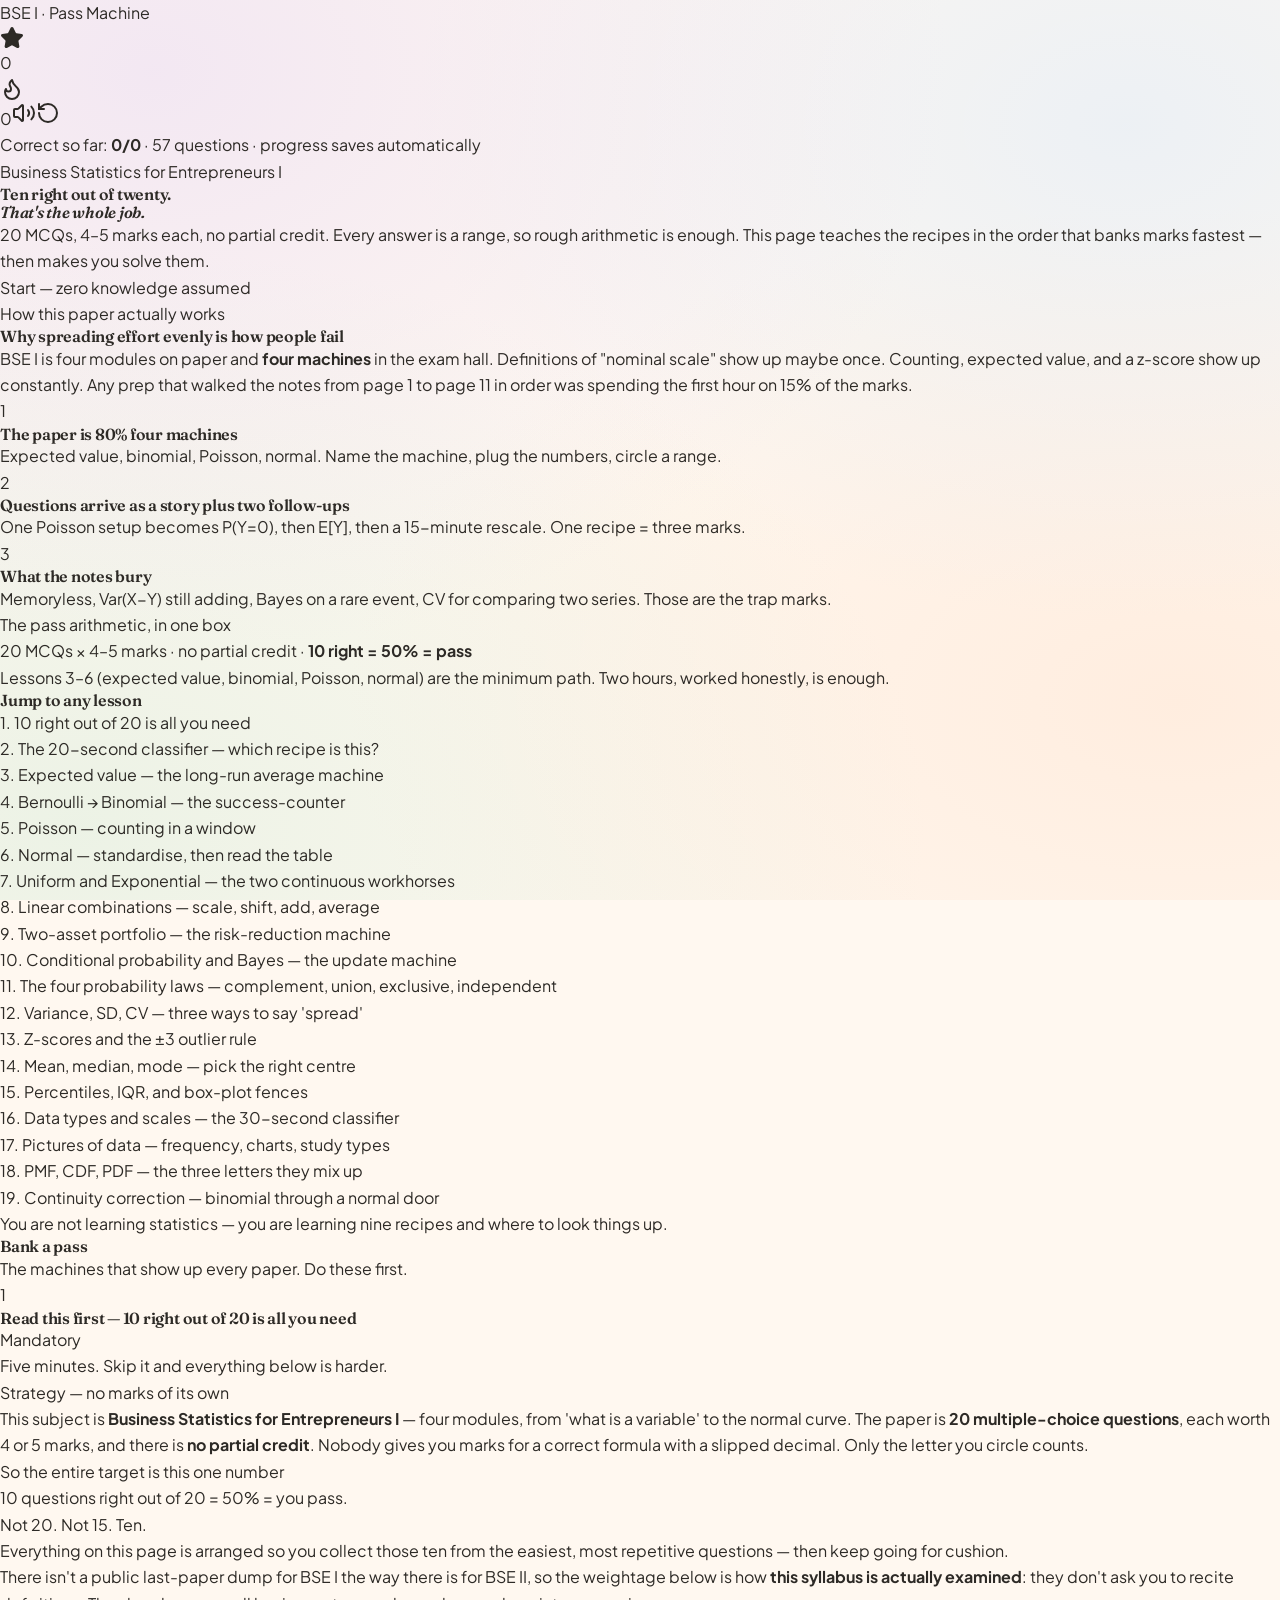
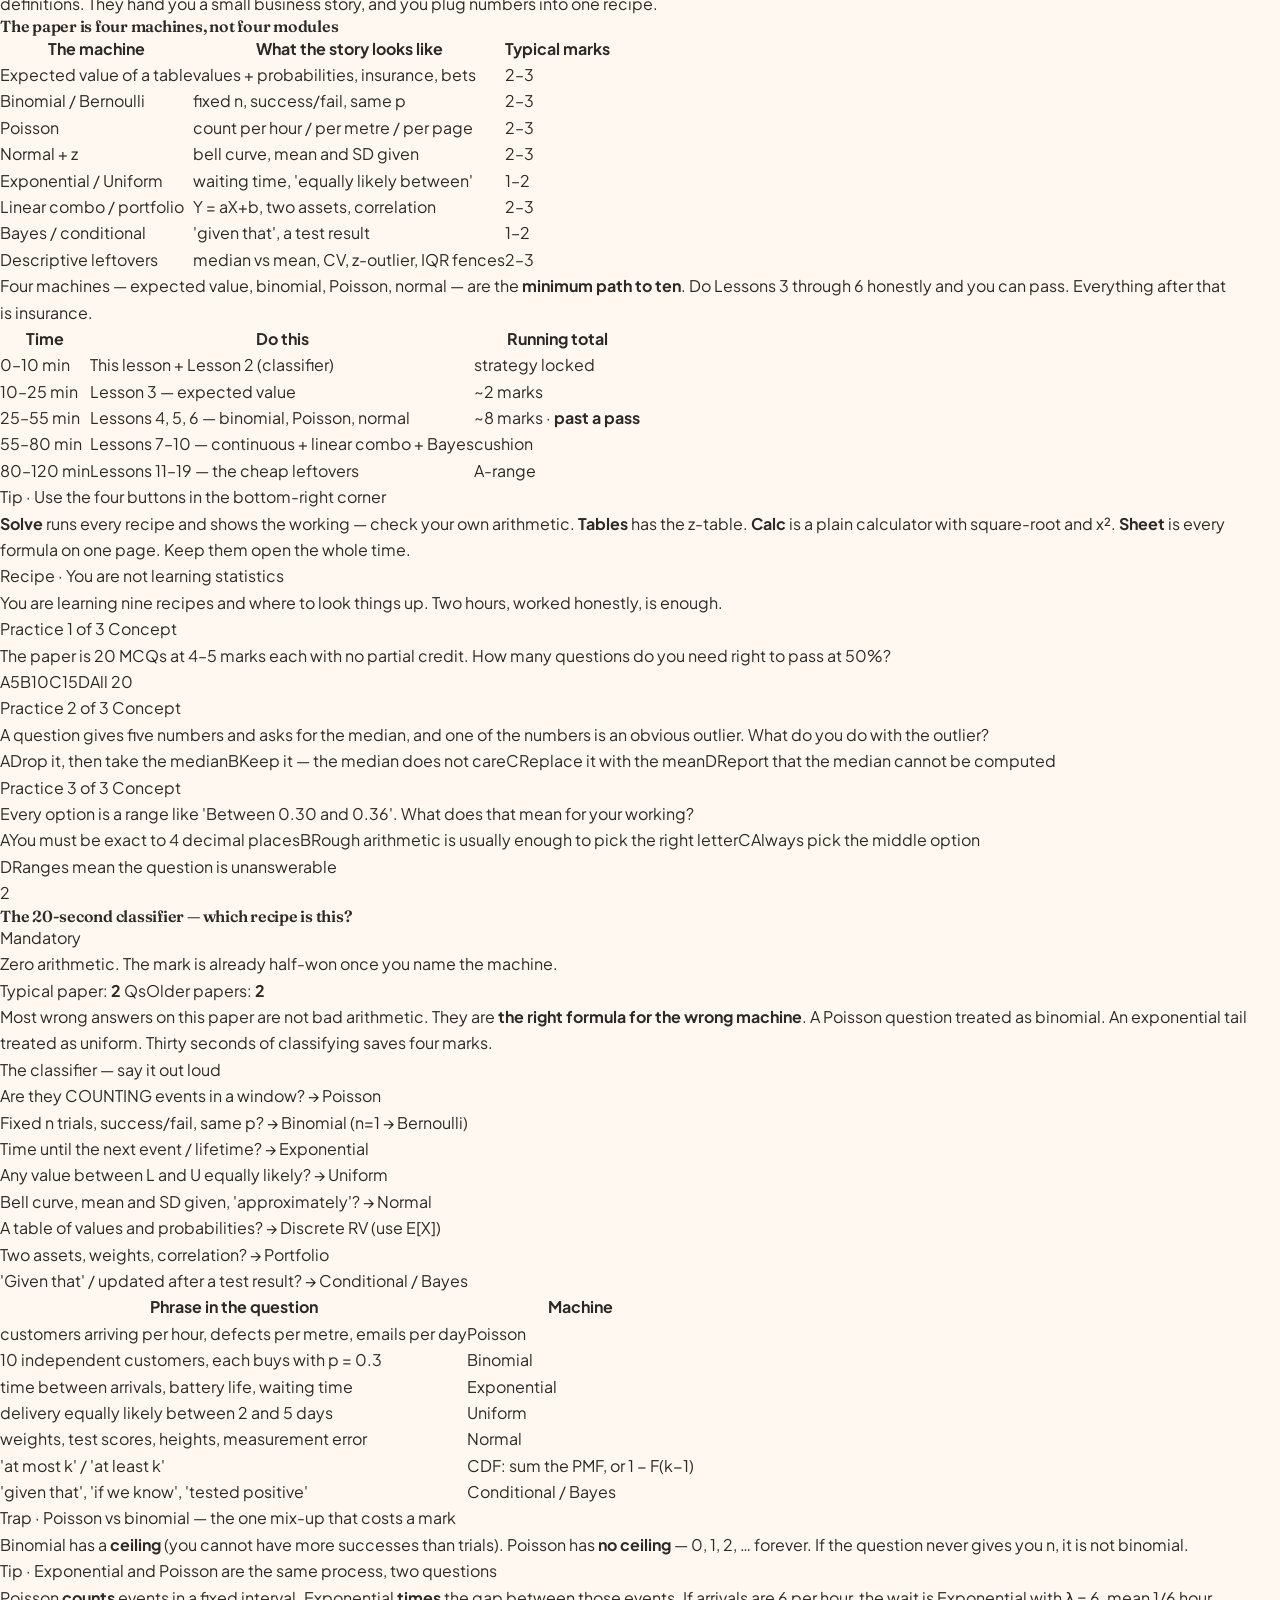
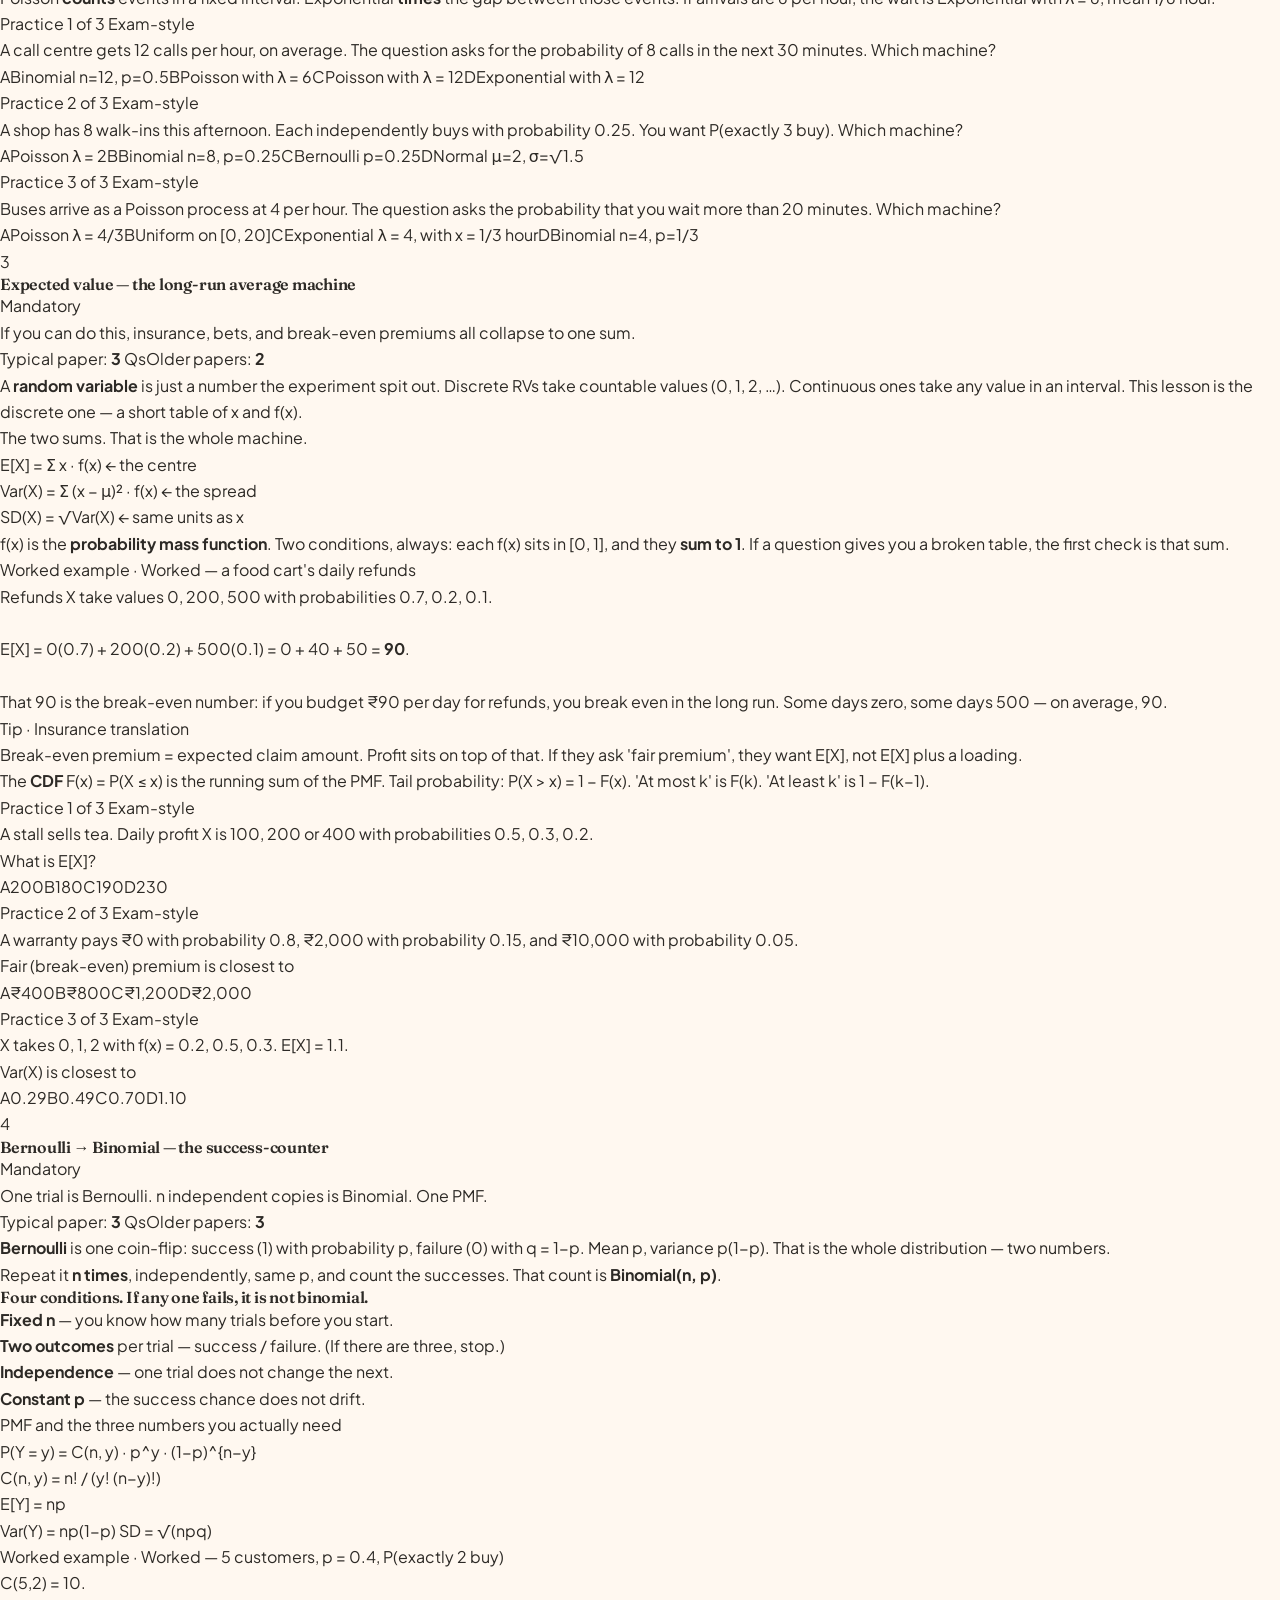
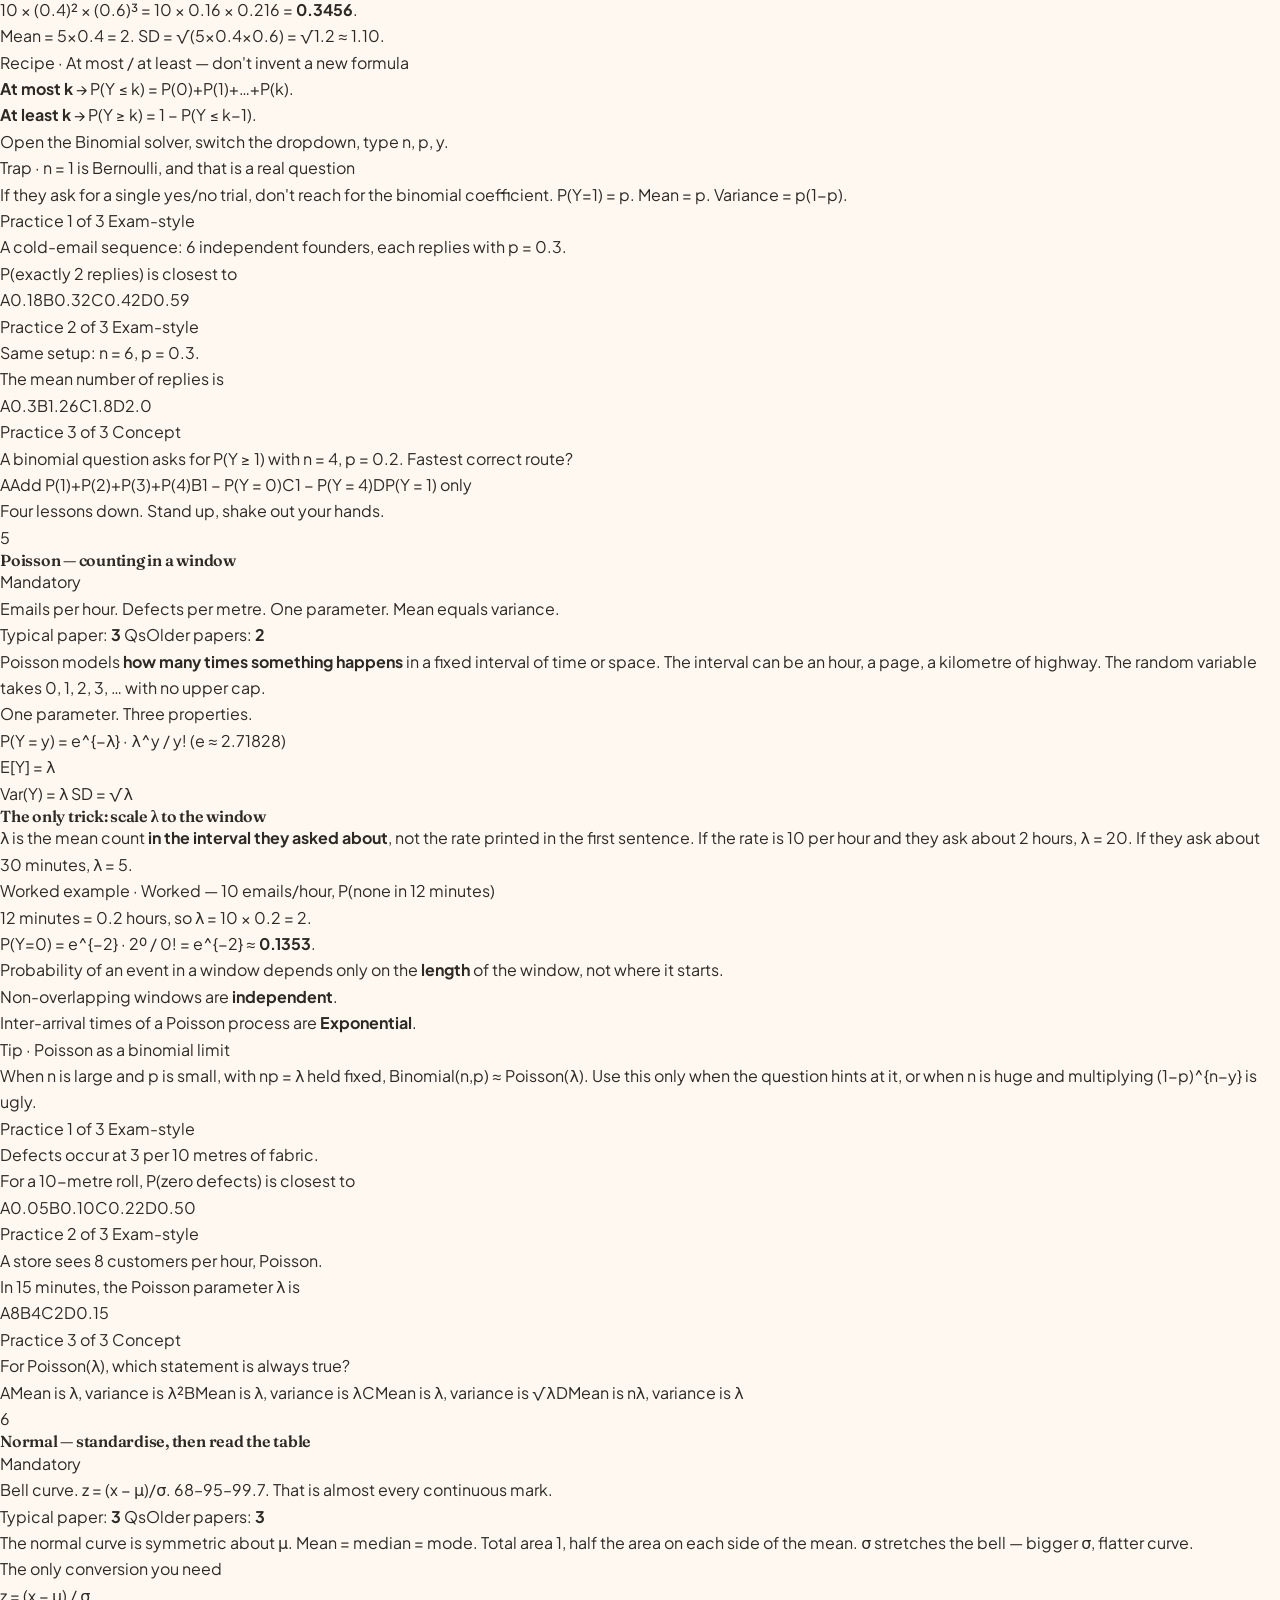
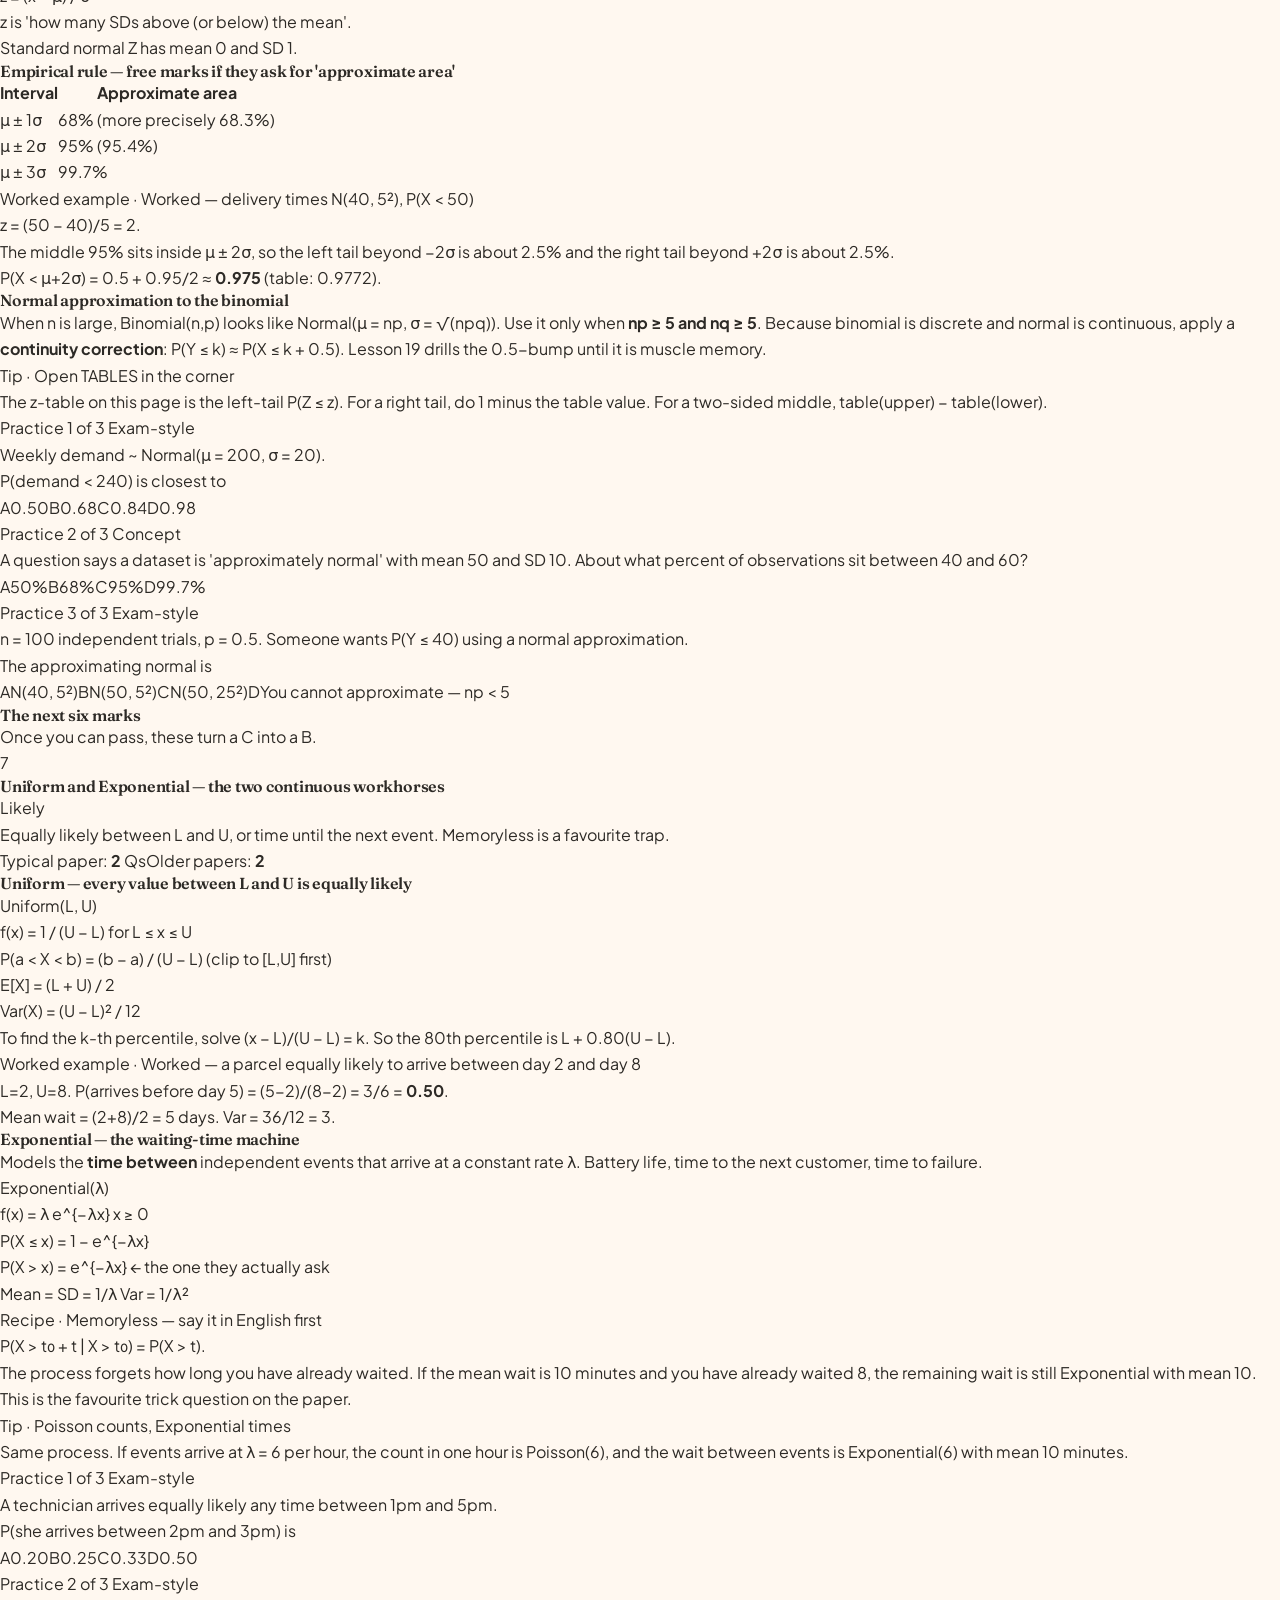
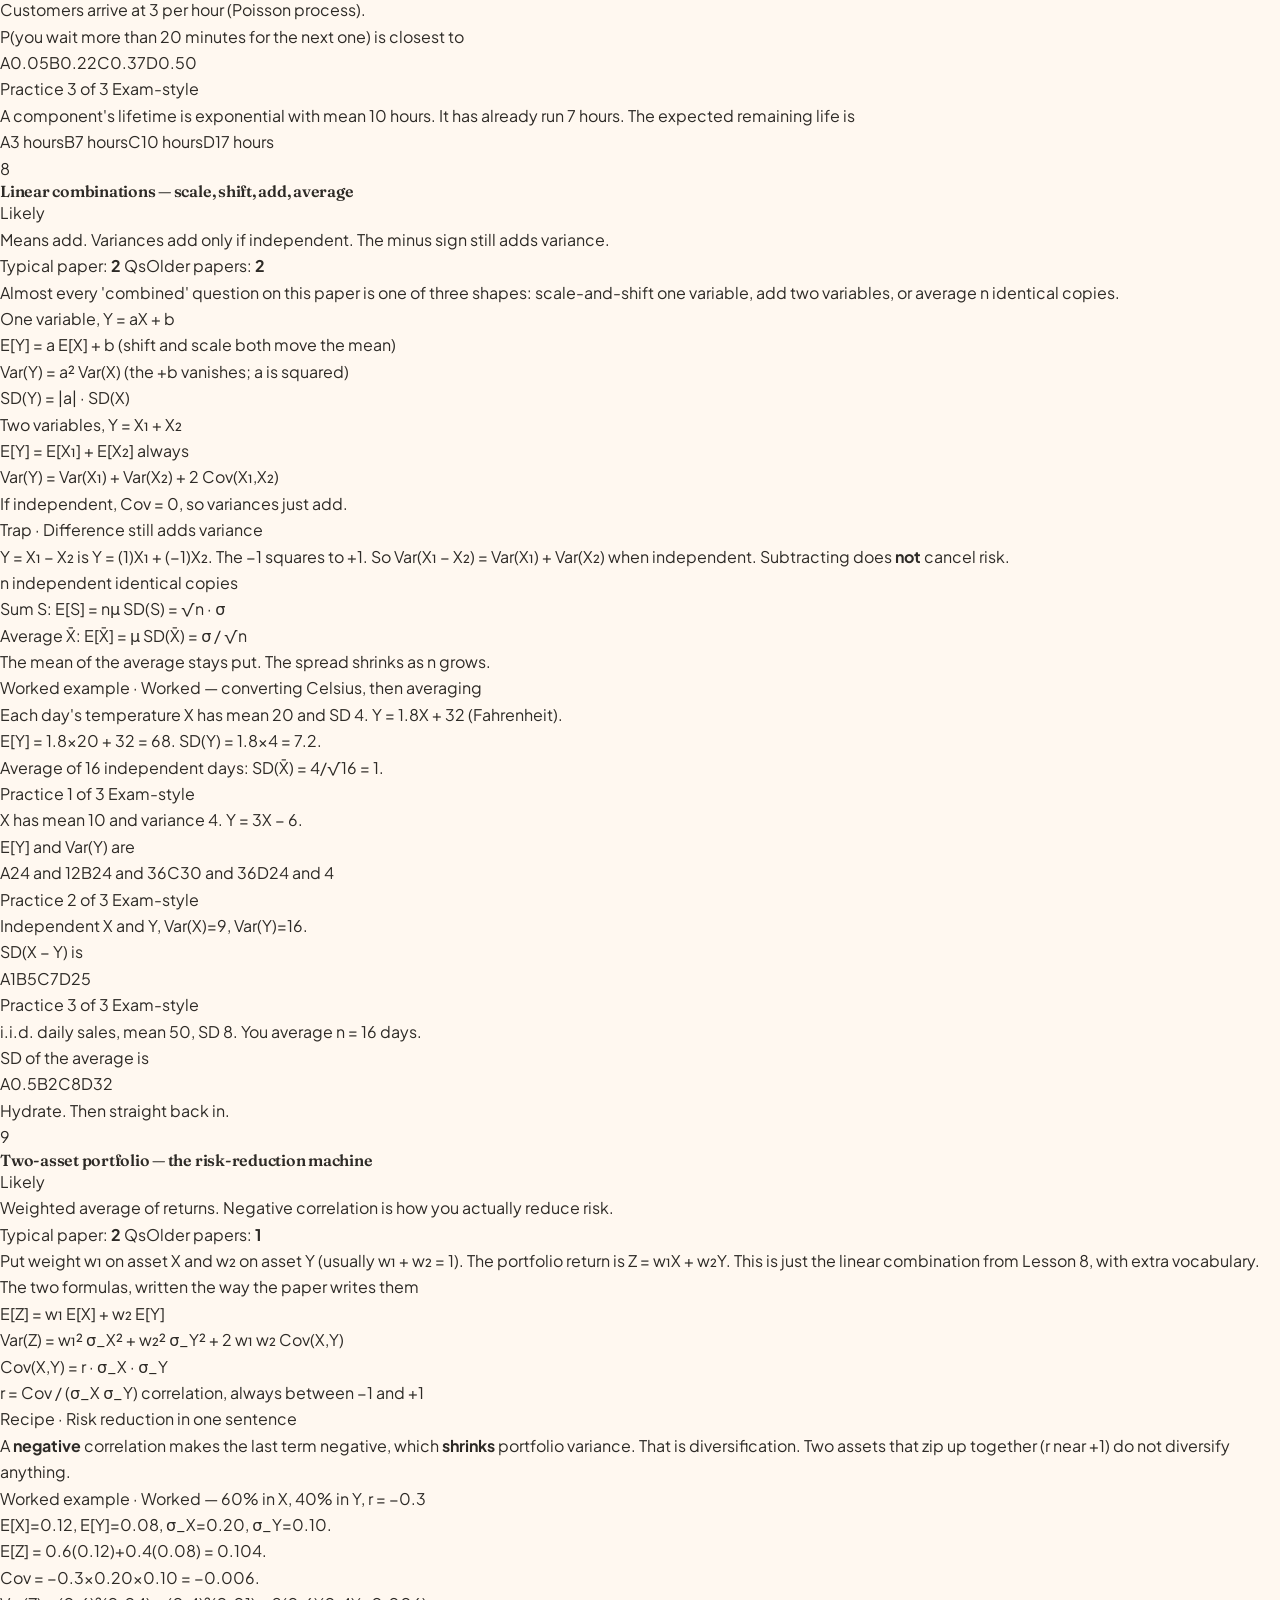
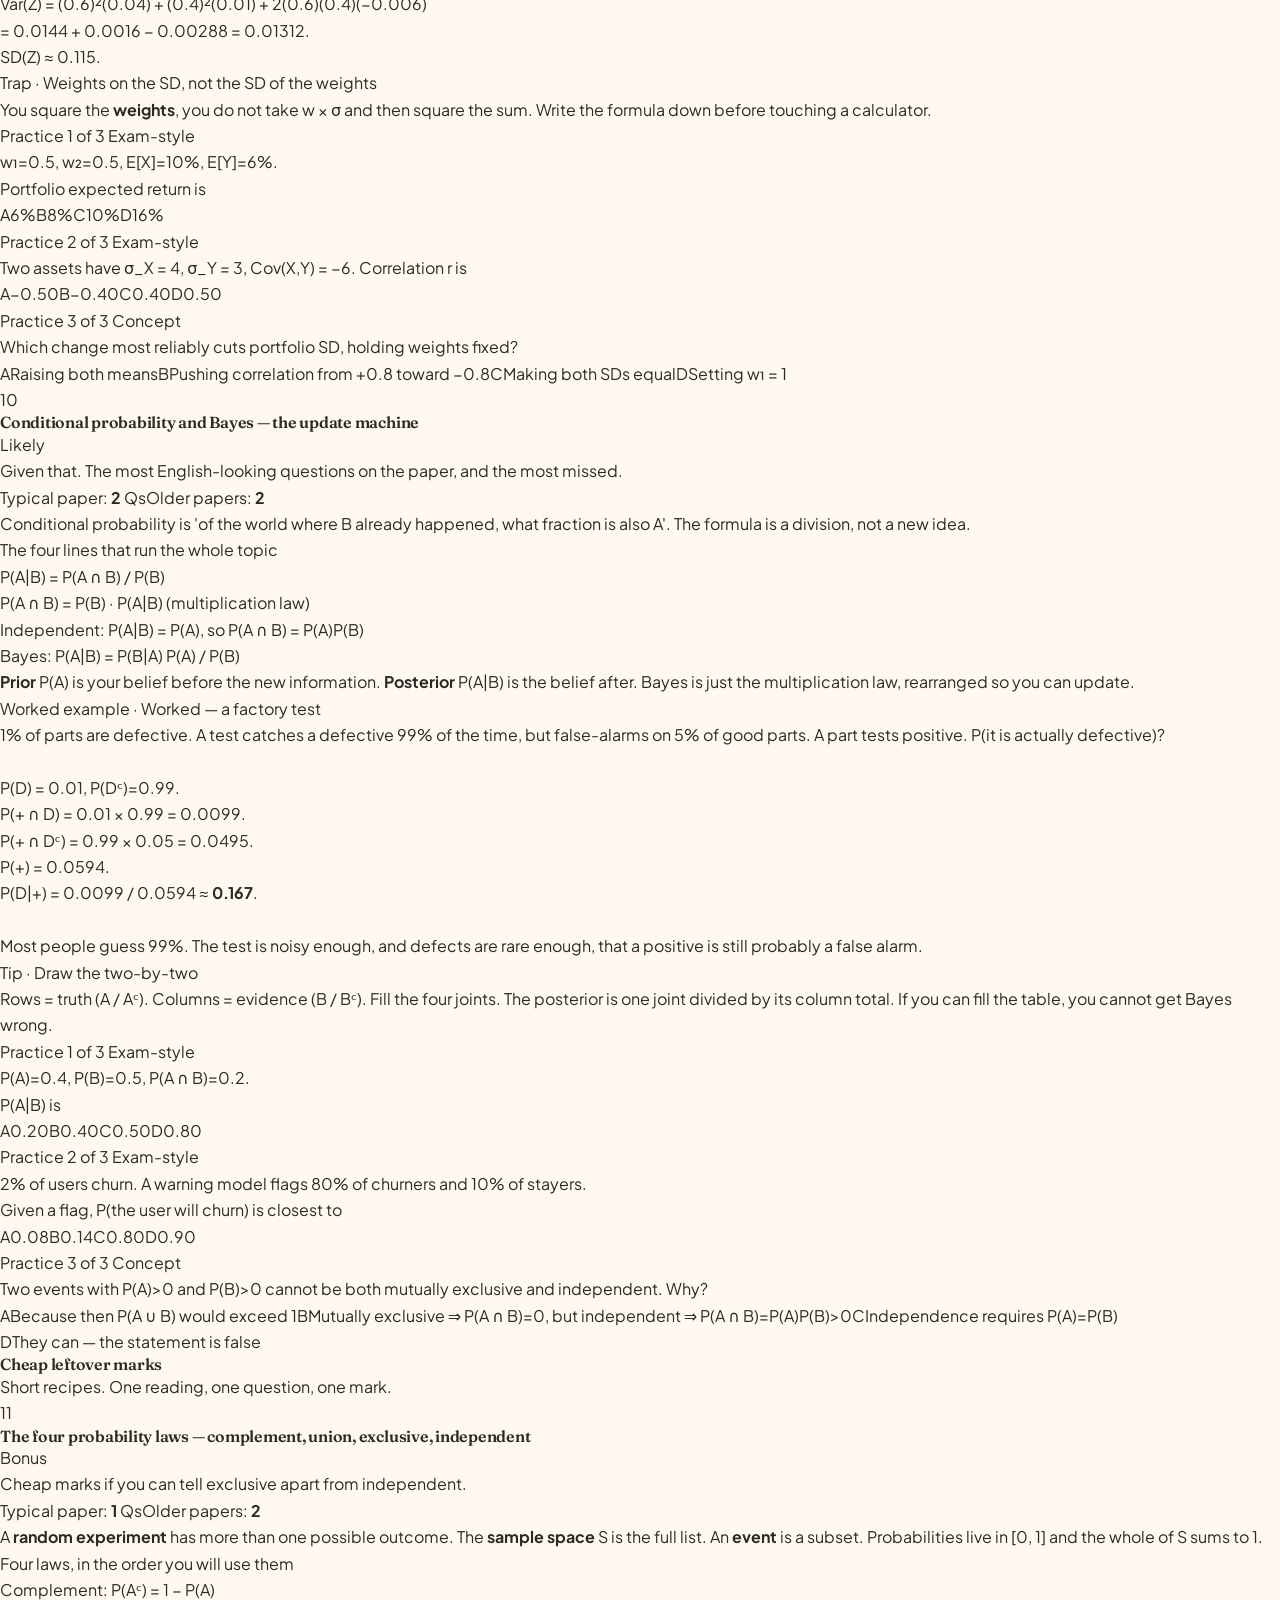
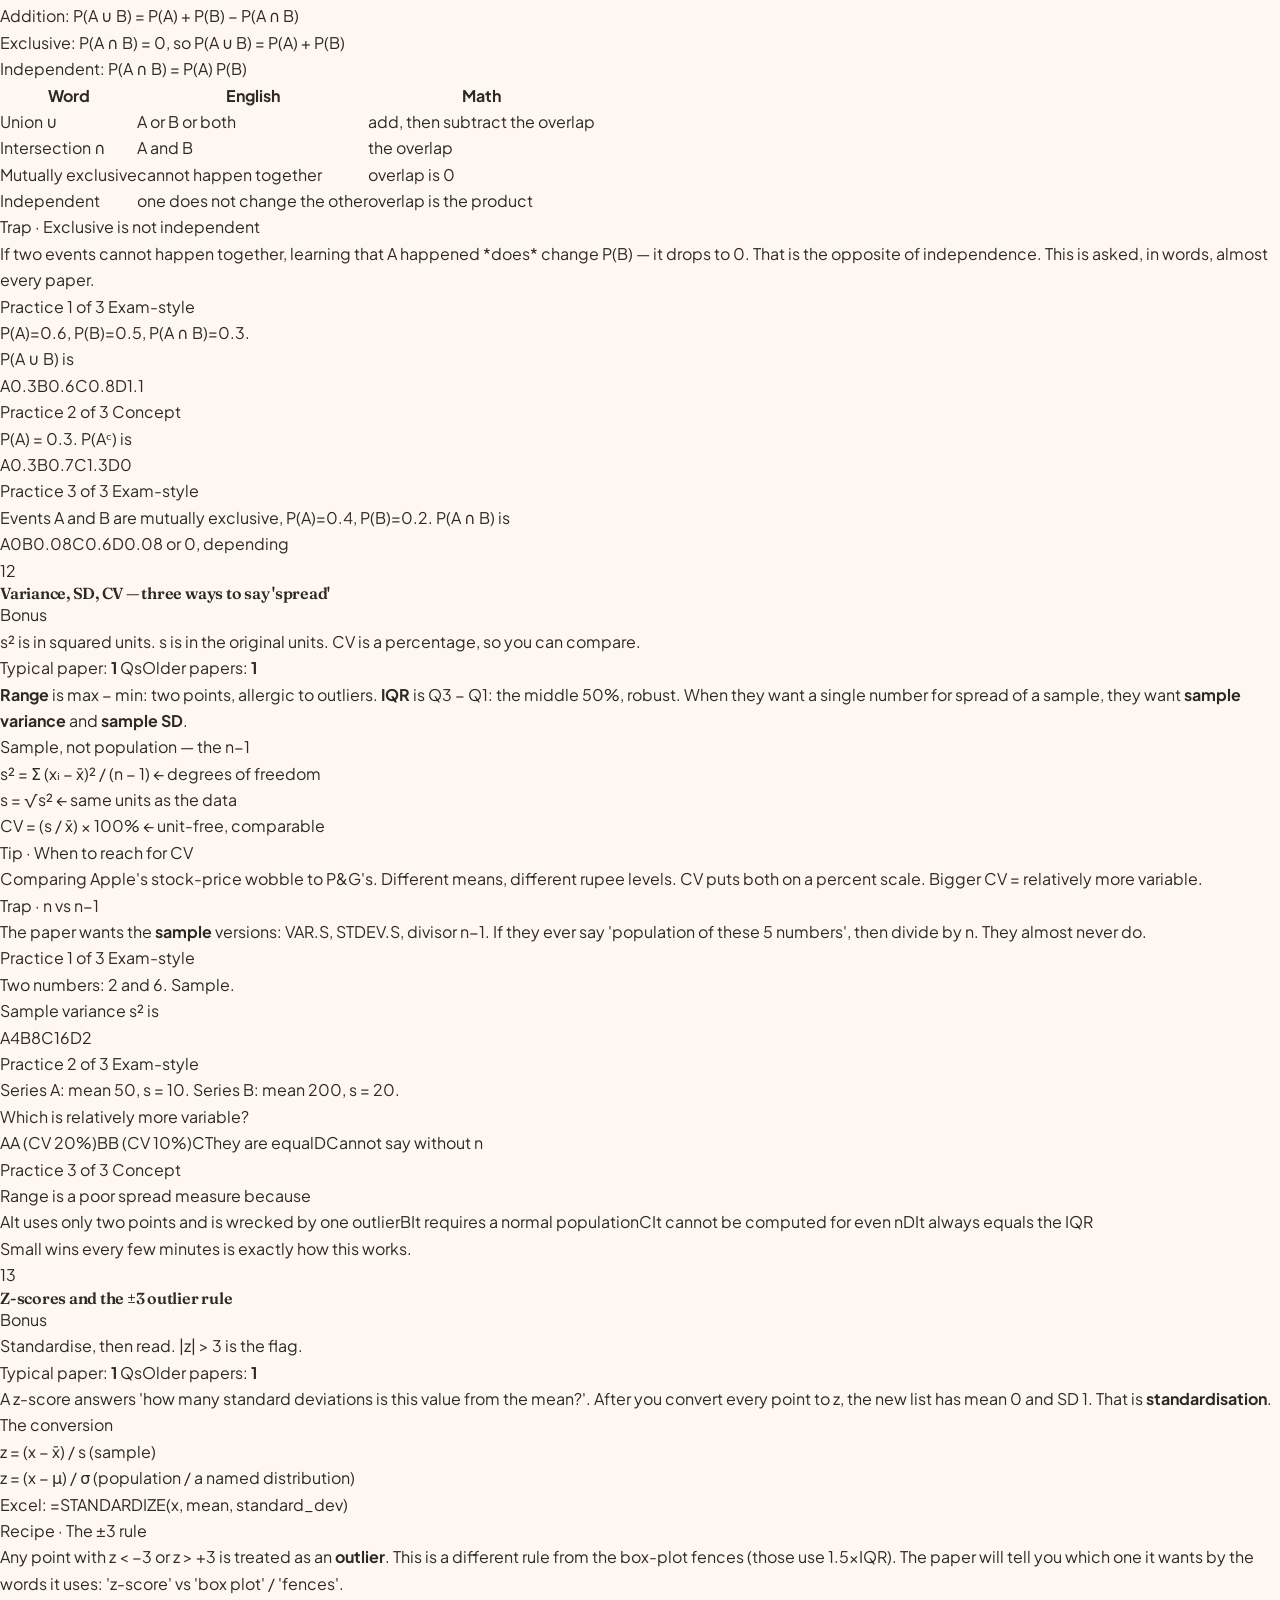
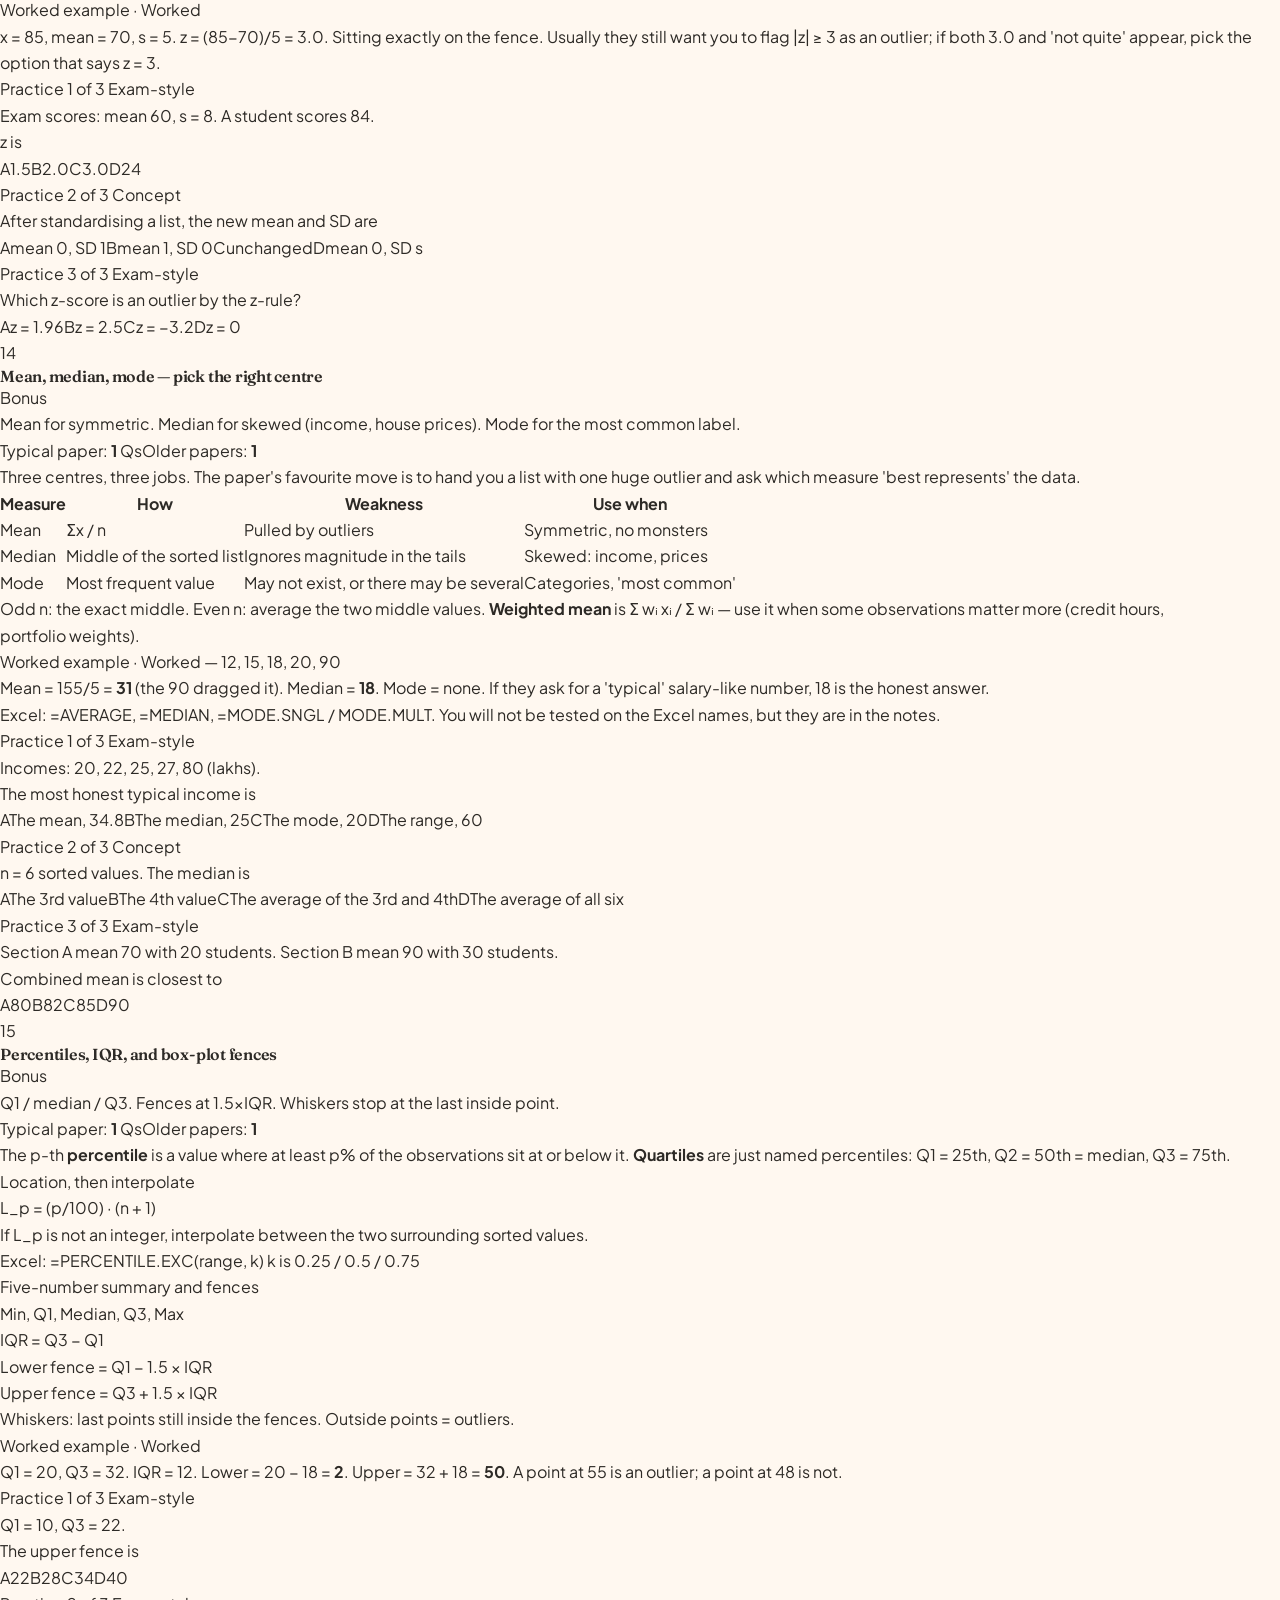
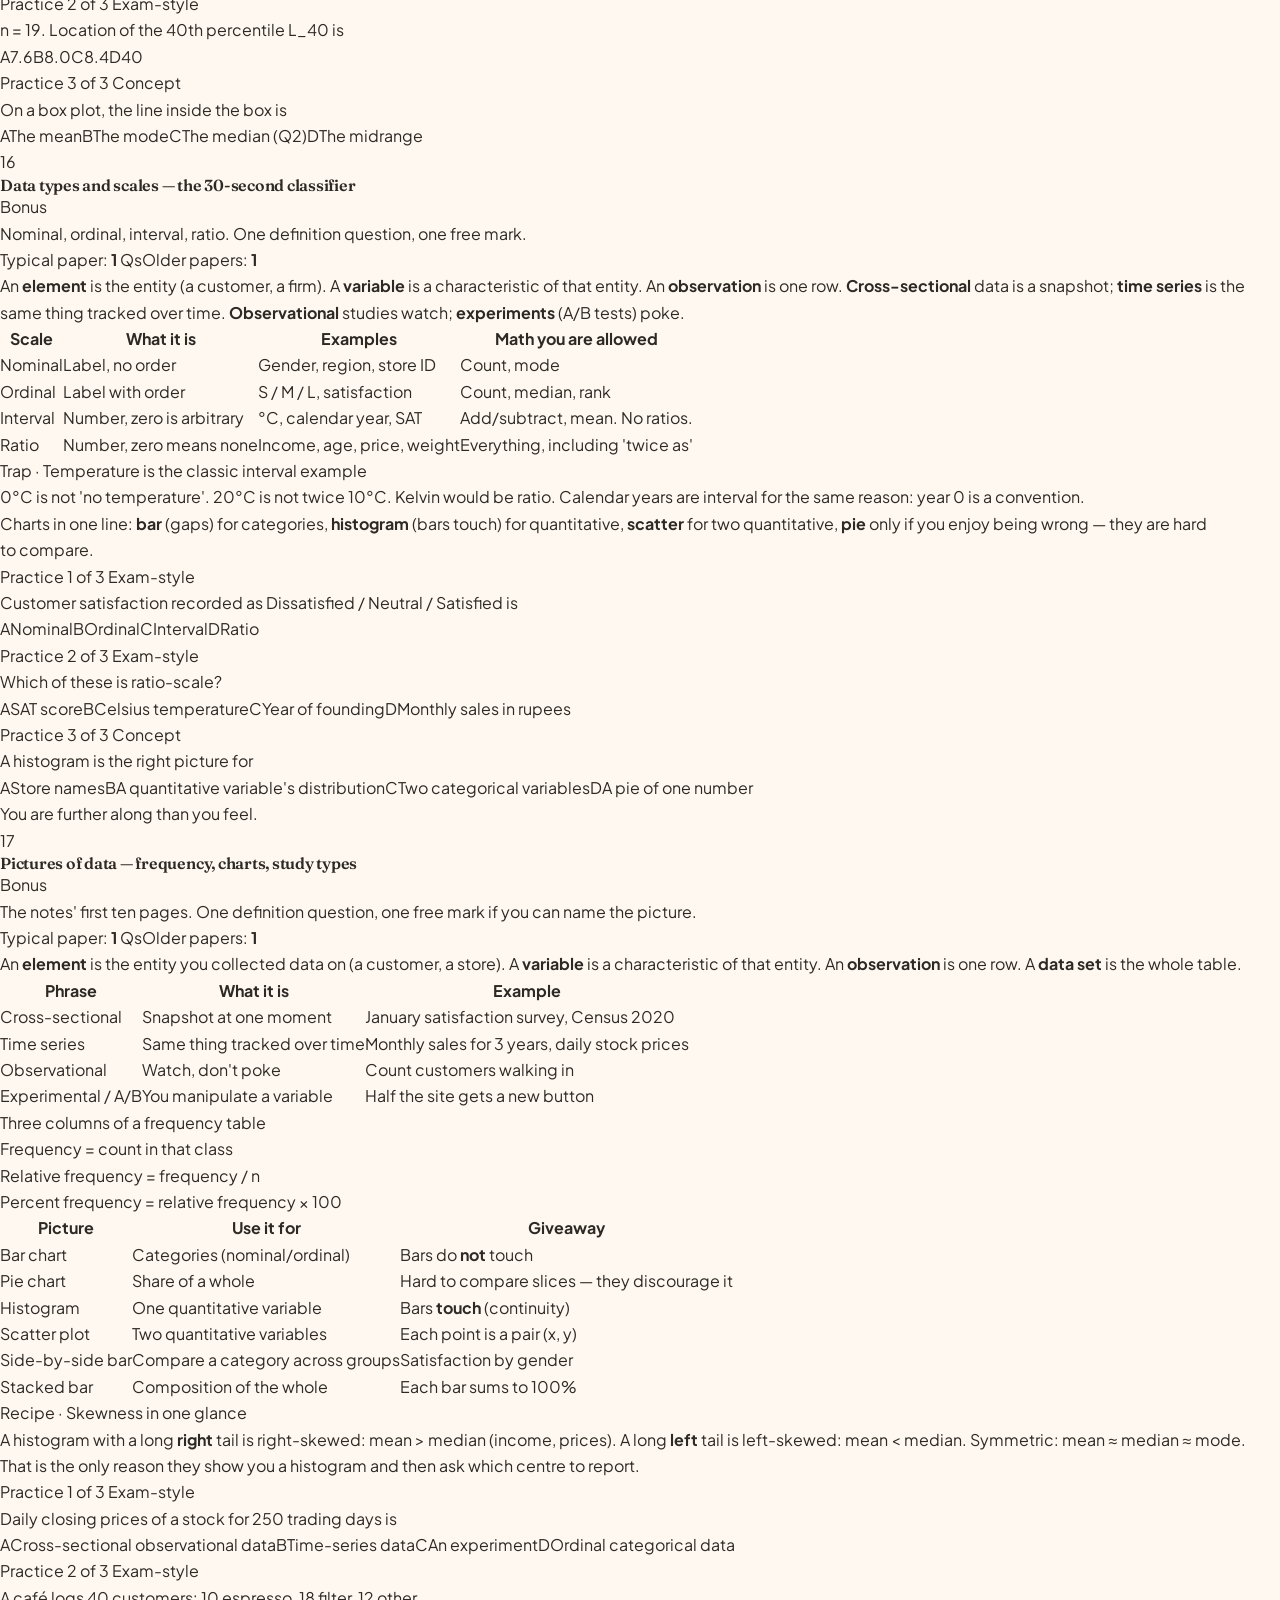
==== docs/index.html @ 4c5e77cb "Publish a static Pass Machine build under docs/ Used for GitHub Pages and the public Vercel site." ====
<!doctype html>
<html lang="en">
  <head>
    <meta charset="UTF-8" />
    <meta name="viewport" content="width=device-width, initial-scale=1" />
    <title>BSE I — The Pass Machine</title>
    <meta
      name="description"
      content="Business Statistics for Entrepreneurs I, taught as recipes. Ten right out of twenty is the whole job."
    />
    <meta name="theme-color" content="#FFF8F0" />
    <link rel="icon" type="image/svg+xml" href="./favicon.svg" />
    <link rel="preconnect" href="https://fonts.googleapis.com" />
    <link rel="preconnect" href="https://fonts.gstatic.com" crossorigin />
    <link
      rel="stylesheet"
      href="https://fonts.googleapis.com/css2?family=Fraunces:opsz,wght@9..144,400;9..144,500;9..144,600;9..144,700&family=Plus+Jakarta+Sans:ital,wght@0,400;0,500;0,600;0,700;0,800;1,400&family=JetBrains+Mono:wght@400;600&display=swap"
    />
    <script type="module" crossorigin src="./assets/index-CN28RZt6.js"></script>
    <link rel="stylesheet" crossorigin href="./assets/index-B5NmPdRs.css">
  </head>
  <body>
    <div id="root"></div>
  </body>
</html>
---- docs/assets/index-B5NmPdRs.css ----
/*! tailwindcss v4.3.3 | MIT License | https://tailwindcss.com */
@layer properties{@supports (((-webkit-hyphens:none)) and (not (margin-trim:inline))) or ((-moz-orient:inline) and (not (color:rgb(from red r g b)))){*,:before,:after,::backdrop{--tw-animation-delay:0s;--tw-animation-direction:normal;--tw-animation-duration:initial;--tw-animation-fill-mode:none;--tw-animation-iteration-count:1;--tw-enter-blur:0;--tw-enter-opacity:1;--tw-enter-rotate:0;--tw-enter-scale:1;--tw-enter-translate-x:0;--tw-enter-translate-y:0;--tw-exit-blur:0;--tw-exit-opacity:1;--tw-exit-rotate:0;--tw-exit-scale:1;--tw-exit-translate-x:0;--tw-exit-translate-y:0}}}@layer theme{:root,:host{--font-sans:"Plus Jakarta Sans", system-ui, sans-serif;--font-mono:"JetBrains Mono", ui-monospace, Menlo, monospace;--default-font-family:var(--font-sans);--default-mono-font-family:var(--font-mono);--color-cream:#fff8f0;--color-ink:#2d2a26;--color-butter:#fff0a8;--font-display:"Fraunces", Georgia, "Times New Roman", serif}}@layer base{*,:after,:before,::backdrop{box-sizing:border-box;border:0 solid;margin:0;padding:0}::file-selector-button{box-sizing:border-box;border:0 solid;margin:0;padding:0}html,:host{-webkit-text-size-adjust:100%;tab-size:4;line-height:1.5;font-family:var(--default-font-family,-apple-system, BlinkMacSystemFont, "Segoe UI", Roboto, "Helvetica Neue", "Noto Sans", Arial, sans-serif, "Apple Color Emoji", "Segoe UI Emoji", "Segoe UI Symbol", "Noto Color Emoji");font-feature-settings:var(--default-font-feature-settings,normal);font-variation-settings:var(--default-font-variation-settings,normal);-webkit-tap-highlight-color:transparent}hr{height:0;color:inherit;border-top-width:1px}abbr:where([title]){-webkit-text-decoration:underline dotted;text-decoration:underline dotted}h1,h2,h3,h4,h5,h6{font-size:inherit;font-weight:inherit}a{color:inherit;-webkit-text-decoration:inherit;-webkit-text-decoration:inherit;-webkit-text-decoration:inherit;-webkit-text-decoration:inherit;text-decoration:inherit}b,strong{font-weight:bolder}code,kbd,samp,pre{font-family:var(--default-mono-font-family,ui-monospace, SFMono-Regular, Menlo, Monaco, Consolas, "Liberation Mono", "Courier New", monospace);font-feature-settings:var(--default-mono-font-feature-settings,normal);font-variation-settings:var(--default-mono-font-variation-settings,normal);font-size:1em}small{font-size:80%}sub,sup{vertical-align:baseline;font-size:75%;line-height:0;position:relative}sub{bottom:-.25em}sup{top:-.5em}table{text-indent:0;border-color:inherit;border-collapse:collapse}:-moz-focusring:where(:not(iframe)){outline:auto}progress{vertical-align:baseline}summary{display:list-item}ol,ul,menu{list-style:none}img,svg,video,canvas,audio,iframe,embed,object{vertical-align:middle;display:block}img,video{max-width:100%;height:auto}button,input,select,optgroup,textarea{font:inherit;font-feature-settings:inherit;font-variation-settings:inherit;letter-spacing:inherit;color:inherit;opacity:1;background-color:#0000;border-radius:0}::file-selector-button{font:inherit;font-feature-settings:inherit;font-variation-settings:inherit;letter-spacing:inherit;color:inherit;opacity:1;background-color:#0000;border-radius:0}:where(select:is([multiple],[size])) optgroup{font-weight:bolder}:where(select:is([multiple],[size])) optgroup option{padding-inline-start:20px}::file-selector-button{margin-inline-end:4px}::placeholder{opacity:1}@supports (not ((-webkit-appearance:-apple-pay-button))) or (contain-intrinsic-size:1px){::placeholder{color:currentColor}@supports (color:color-mix(in lab, red, red)){::placeholder{color:color-mix(in oklab, currentcolor 50%, transparent)}}}textarea{resize:vertical}::-webkit-search-decoration{-webkit-appearance:none}::-webkit-date-and-time-value{min-height:1lh;text-align:inherit}::-webkit-datetime-edit{display:inline-flex}::-webkit-datetime-edit-fields-wrapper{padding:0}::-webkit-datetime-edit{padding-block:0}::-webkit-datetime-edit-year-field{padding-block:0}::-webkit-datetime-edit-month-field{padding-block:0}::-webkit-datetime-edit-day-field{padding-block:0}::-webkit-datetime-edit-hour-field{padding-block:0}::-webkit-datetime-edit-minute-field{padding-block:0}::-webkit-datetime-edit-second-field{padding-block:0}::-webkit-datetime-edit-millisecond-field{padding-block:0}::-webkit-datetime-edit-meridiem-field{padding-block:0}::-webkit-calendar-picker-indicator{line-height:1}:-moz-ui-invalid{box-shadow:none}button,input:where([type=button],[type=reset],[type=submit]){appearance:button}::file-selector-button{appearance:button}::-webkit-inner-spin-button{height:auto}::-webkit-outer-spin-button{height:auto}[hidden]:where(:not([hidden=until-found])){display:none!important}html{-webkit-font-smoothing:antialiased;-moz-osx-font-smoothing:grayscale;scroll-behavior:smooth}body{background-color:var(--color-cream);color:var(--color-ink);font-family:var(--font-sans);background-image:radial-gradient(at 12% 8%,#dcc9f759 0,#0000 50%),radial-gradient(at 88% 14%,#c2dfff4d 0,#0000 45%),radial-gradient(at 92% 78%,#ffd4b84d 0,#0000 50%),radial-gradient(at 6% 92%,#c9e8d259 0,#0000 50%);background-attachment:fixed;min-height:100vh;line-height:1.65}button:not(:disabled),[role=button]:not(:disabled){cursor:pointer}::selection{background:var(--color-butter);color:var(--color-ink)}h1,h2,h3,h4{font-family:var(--font-display);letter-spacing:-.015em;text-wrap:balance;font-weight:600;line-height:1.15}p{text-wrap:pretty}}@layer components,utilities;@property --tw-animation-delay{syntax:"*";inherits:false;initial-value:0s}@property --tw-animation-direction{syntax:"*";inherits:false;initial-value:normal}@property --tw-animation-duration{syntax:"*";inherits:false}@property --tw-animation-fill-mode{syntax:"*";inherits:false;initial-value:none}@property --tw-animation-iteration-count{syntax:"*";inherits:false;initial-value:1}@property --tw-enter-blur{syntax:"*";inherits:false;initial-value:0}@property --tw-enter-opacity{syntax:"*";inherits:false;initial-value:1}@property --tw-enter-rotate{syntax:"*";inherits:false;initial-value:0}@property --tw-enter-scale{syntax:"*";inherits:false;initial-value:1}@property --tw-enter-translate-x{syntax:"*";inherits:false;initial-value:0}@property --tw-enter-translate-y{syntax:"*";inherits:false;initial-value:0}@property --tw-exit-blur{syntax:"*";inherits:false;initial-value:0}@property --tw-exit-opacity{syntax:"*";inherits:false;initial-value:1}@property --tw-exit-rotate{syntax:"*";inherits:false;initial-value:0}@property --tw-exit-scale{syntax:"*";inherits:false;initial-value:1}@property --tw-exit-translate-x{syntax:"*";inherits:false;initial-value:0}@property --tw-exit-translate-y{syntax:"*";inherits:false;initial-value:0}@media (prefers-reduced-motion:reduce){html{scroll-behavior:auto}*,:before,:after{transition-duration:.01ms!important;animation-duration:.01ms!important;animation-iteration-count:1!important}}
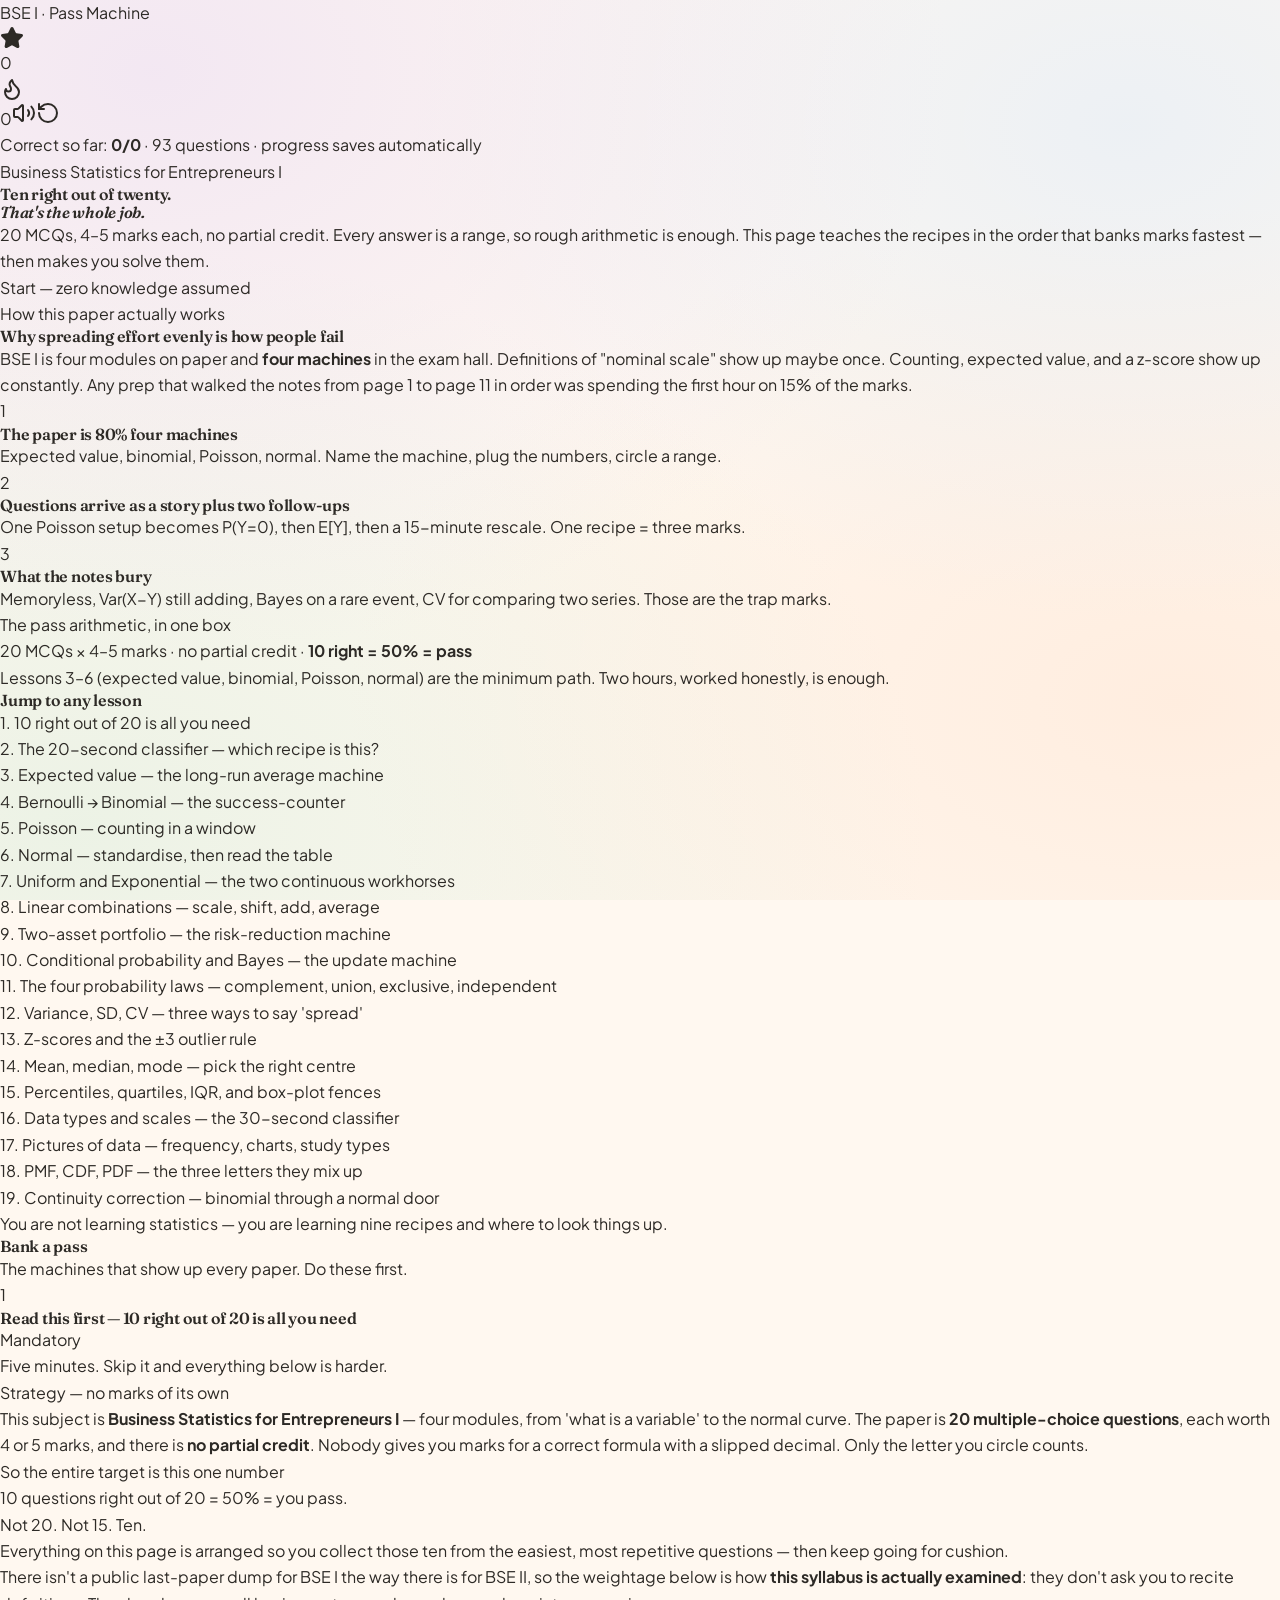
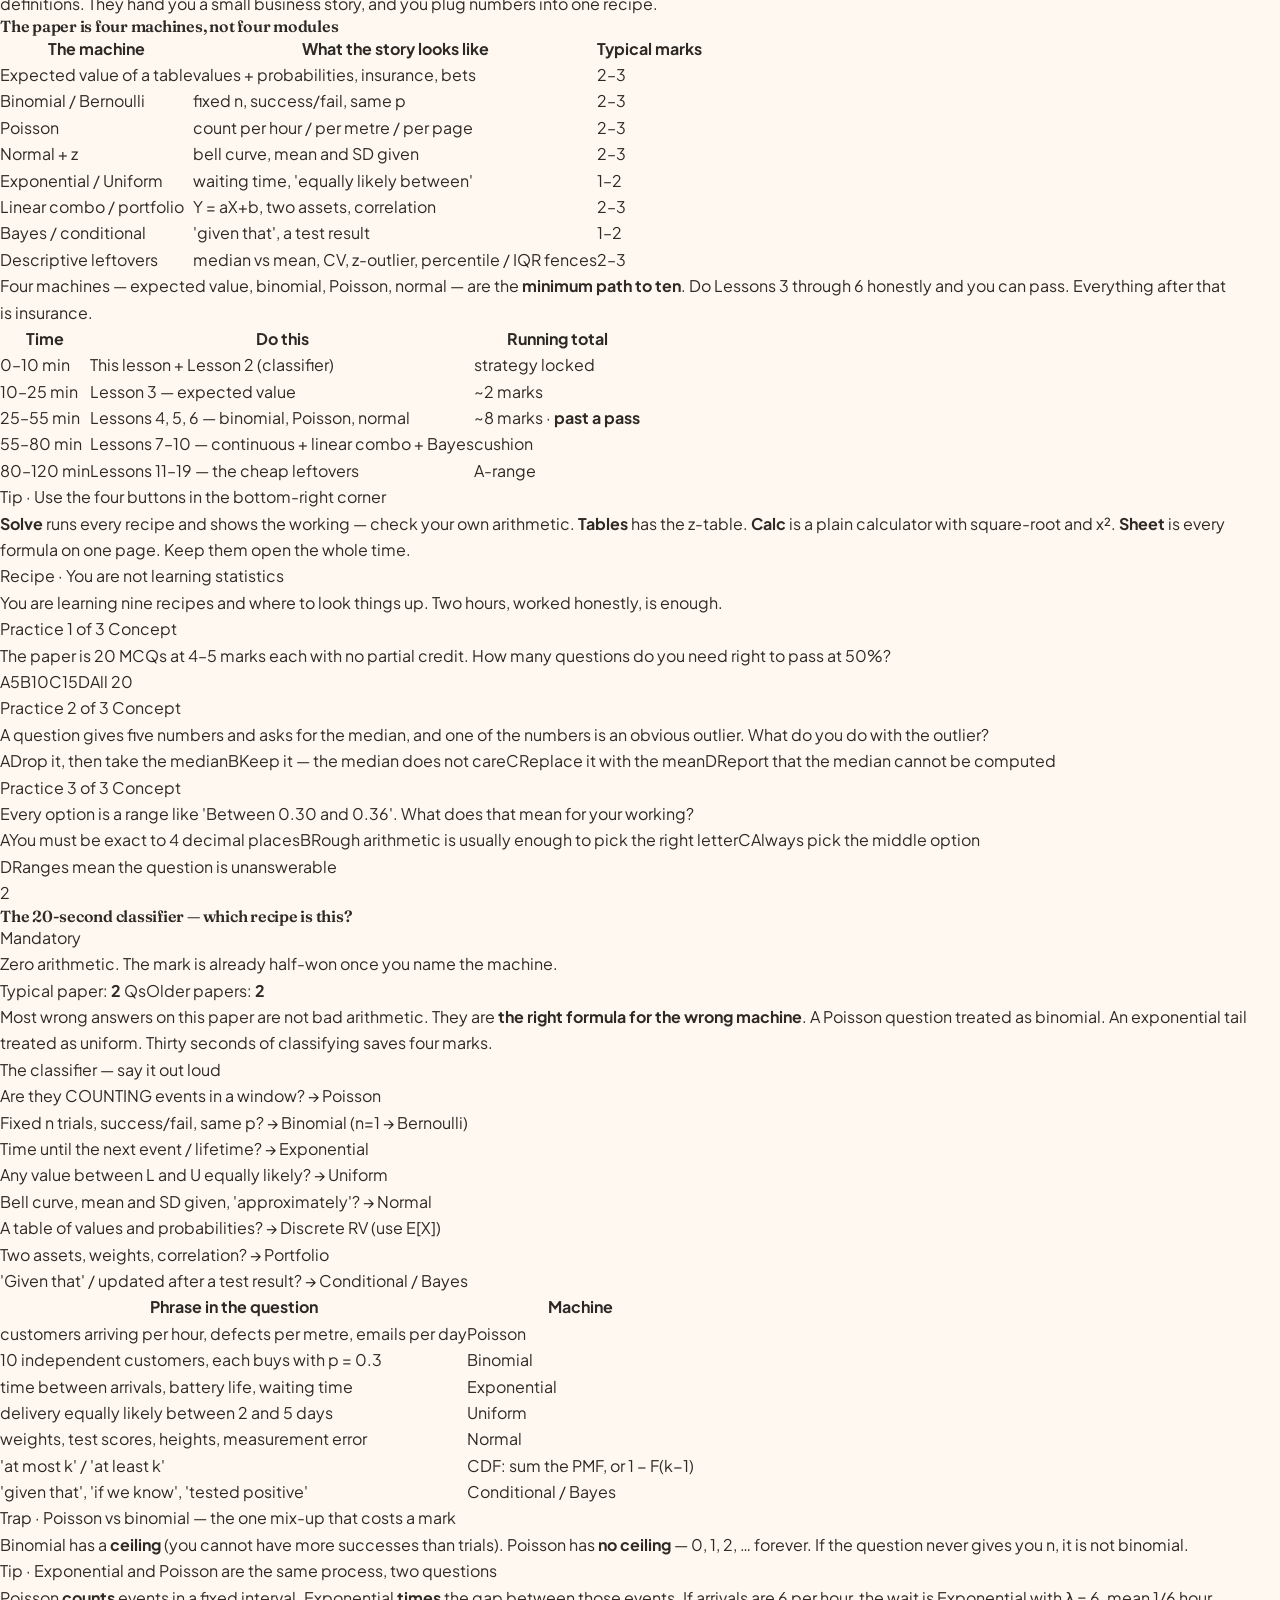
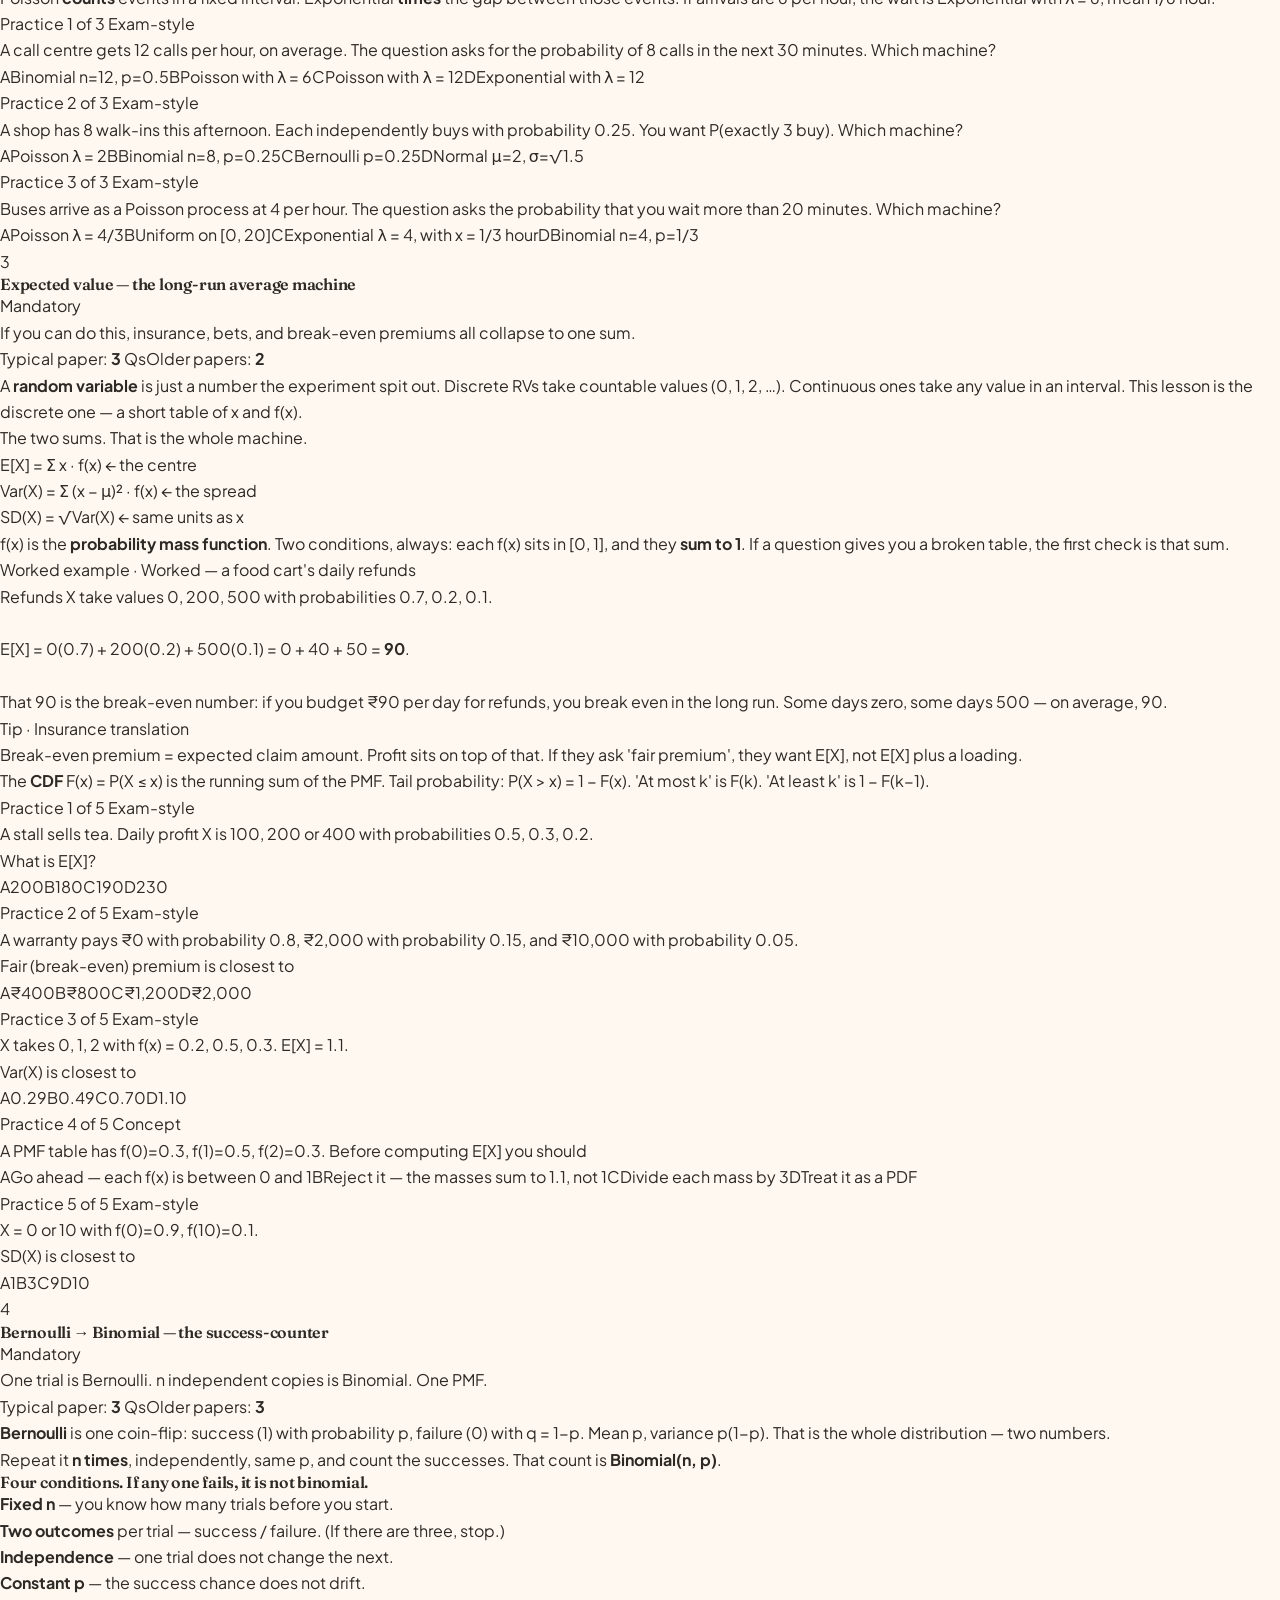
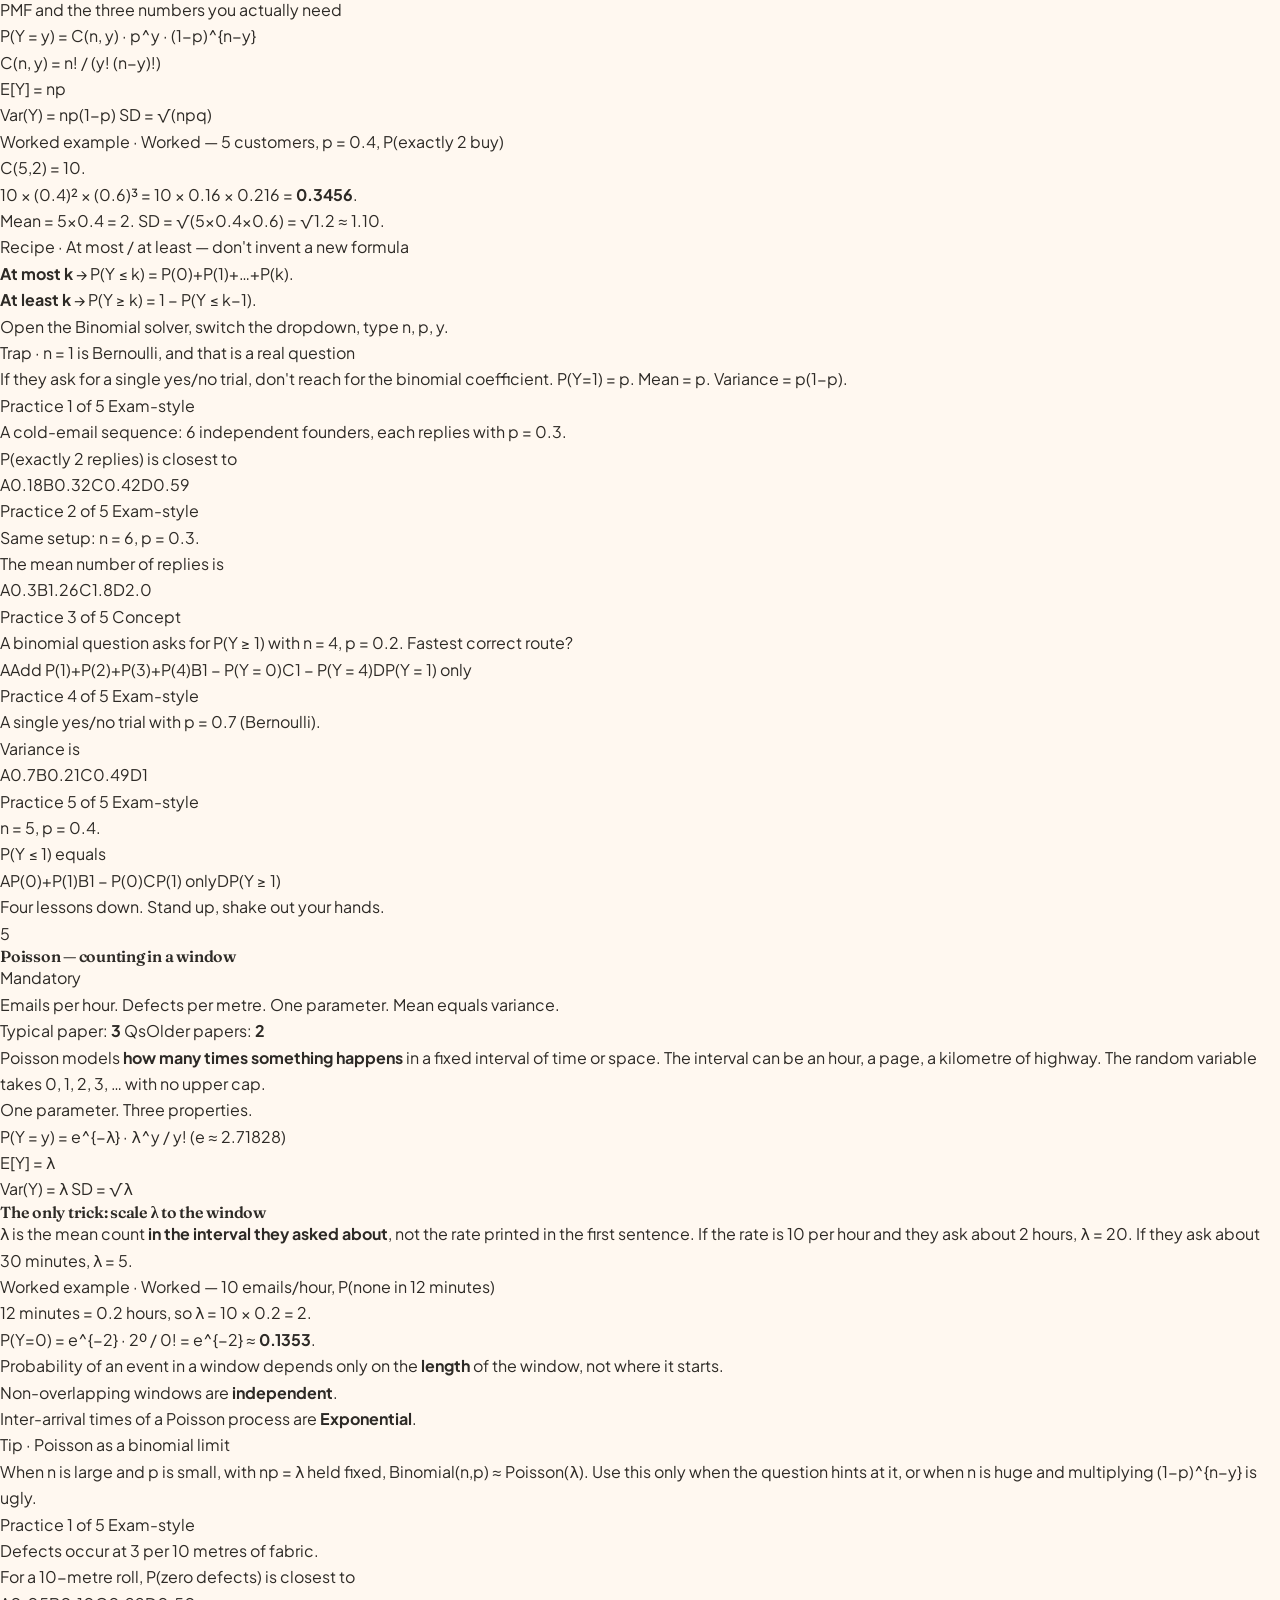
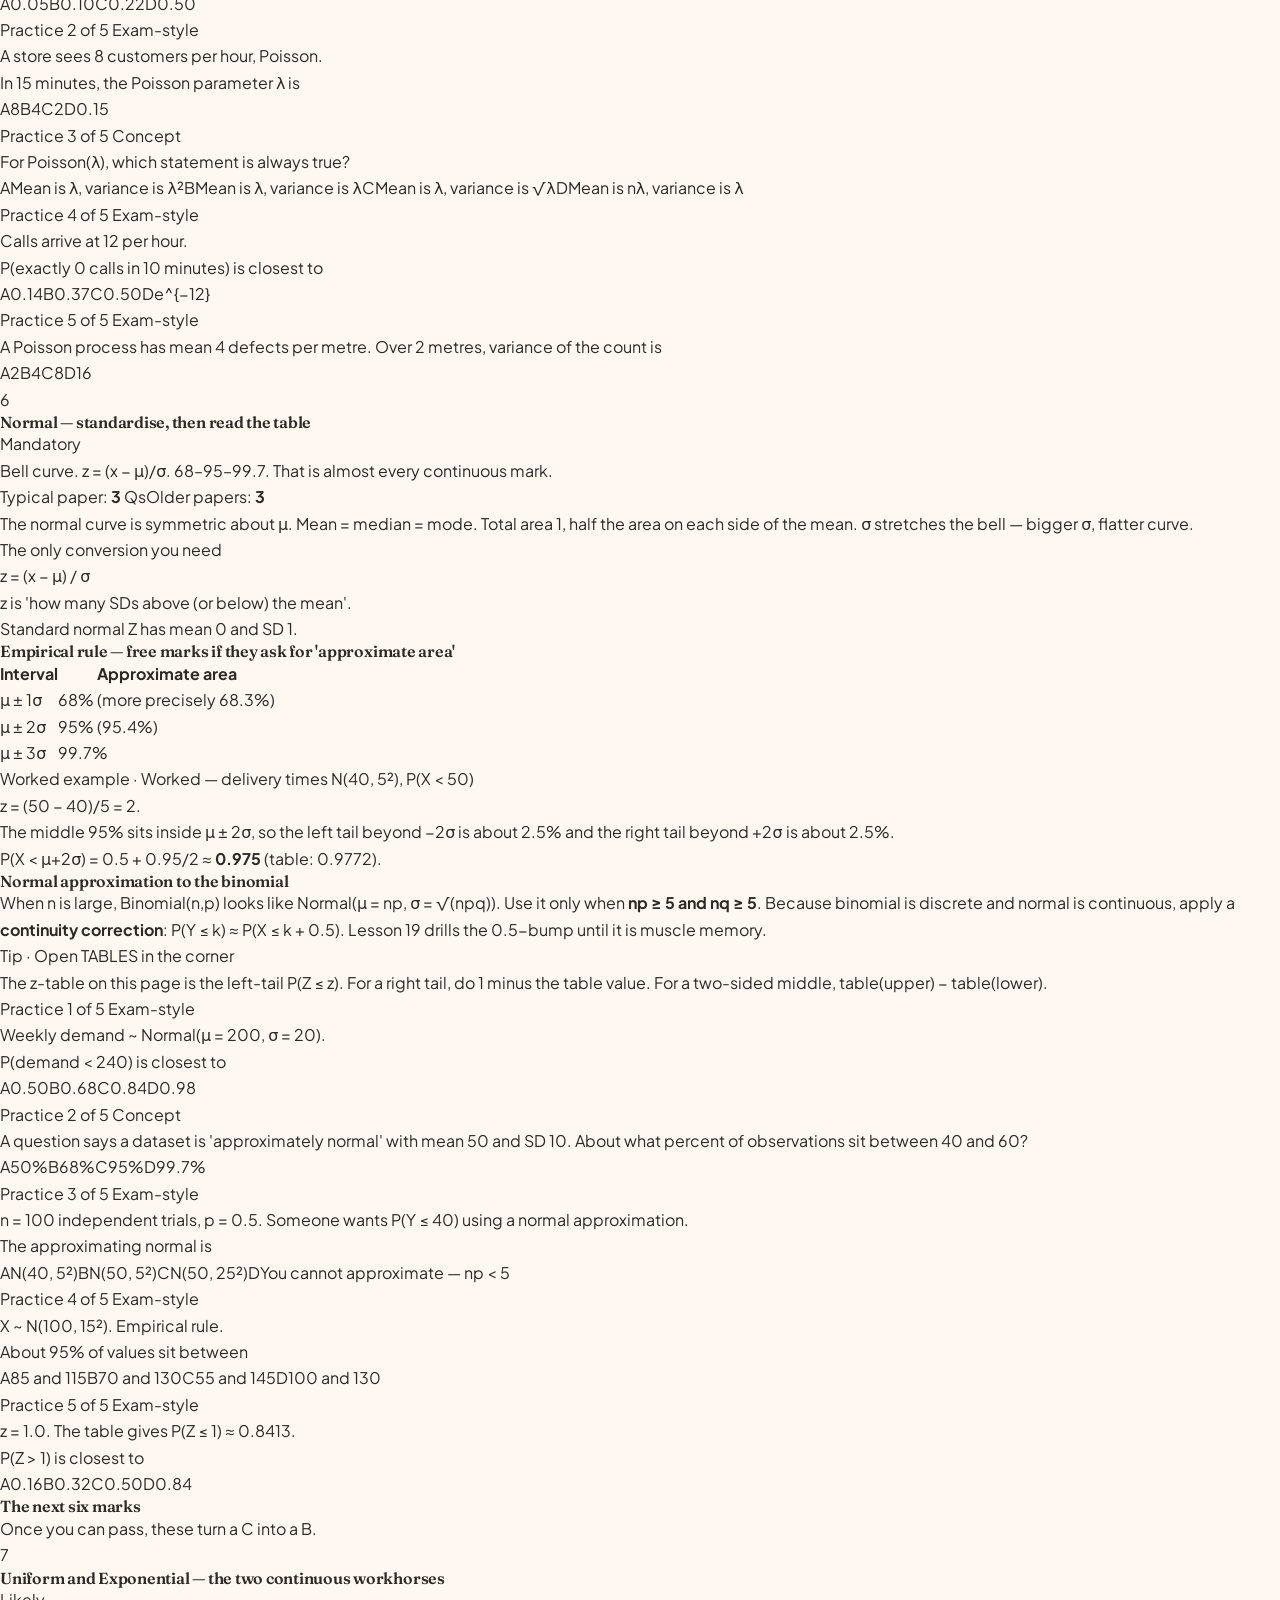
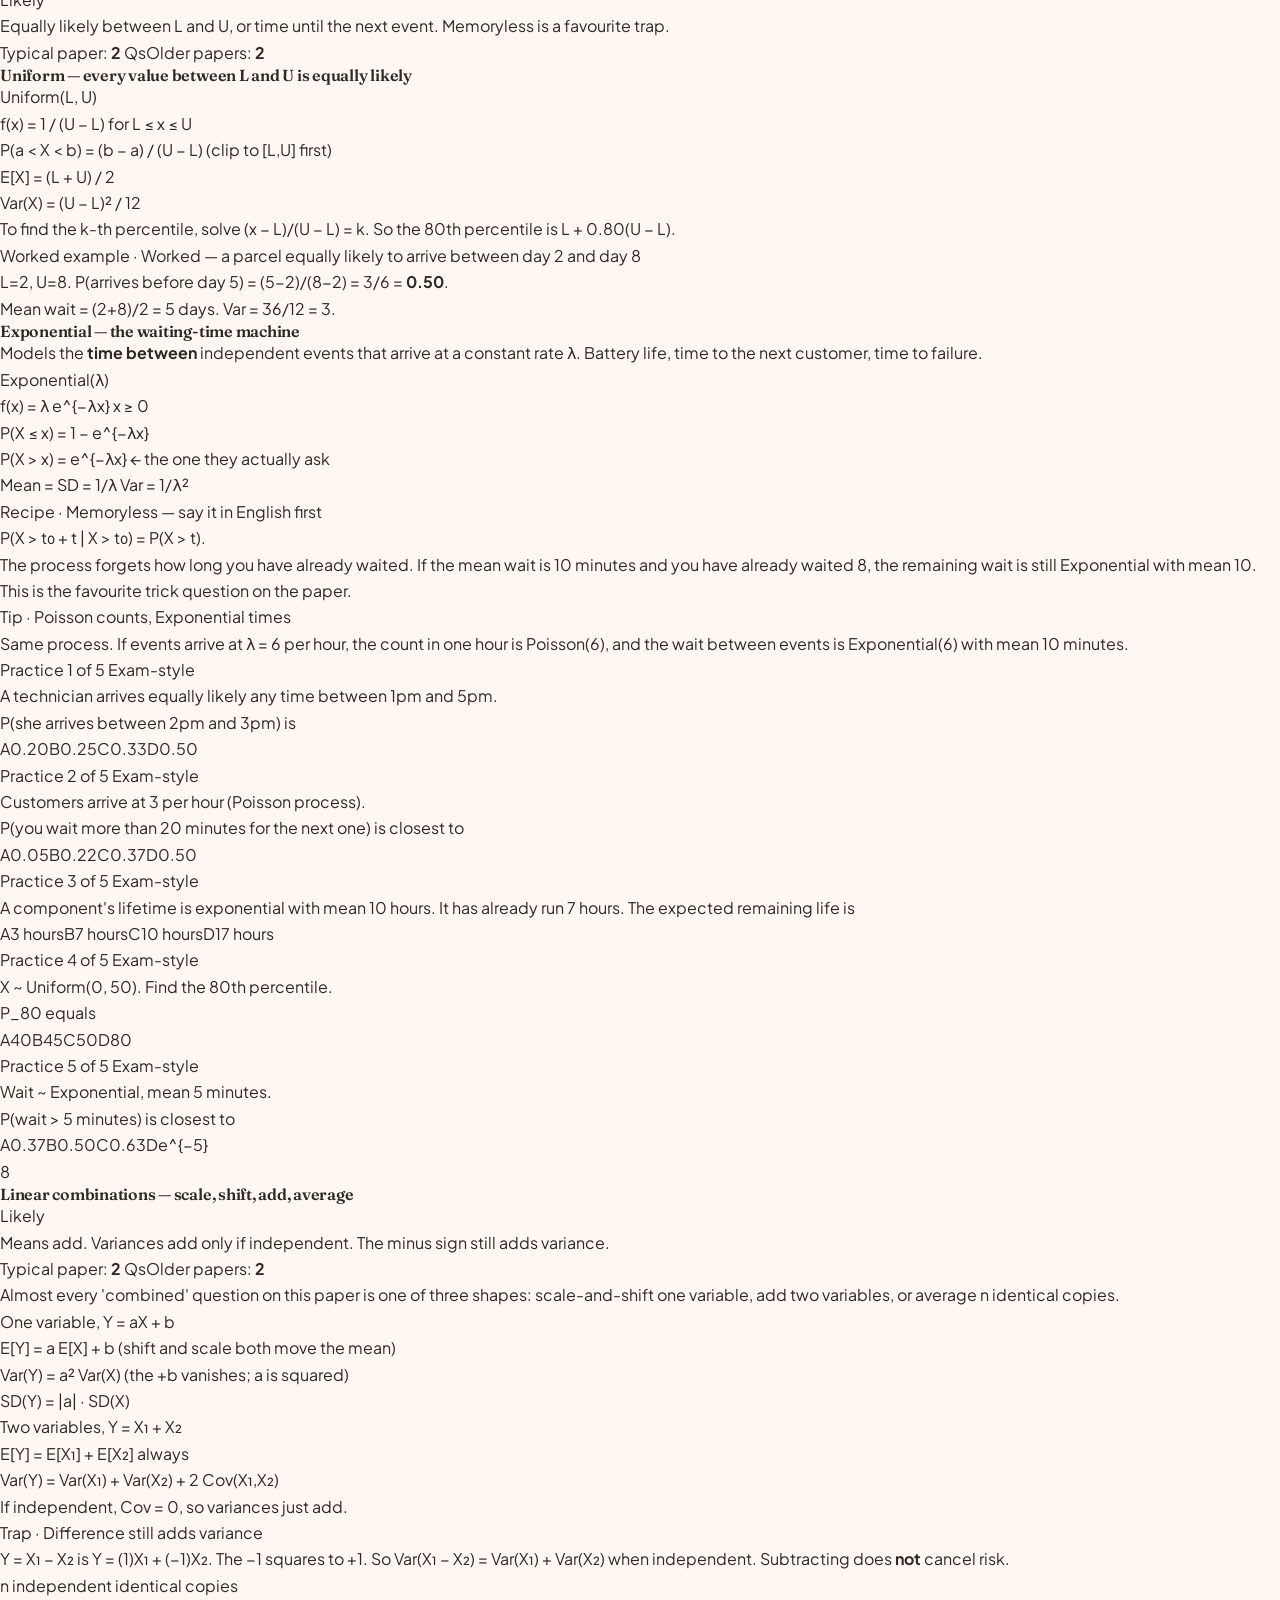
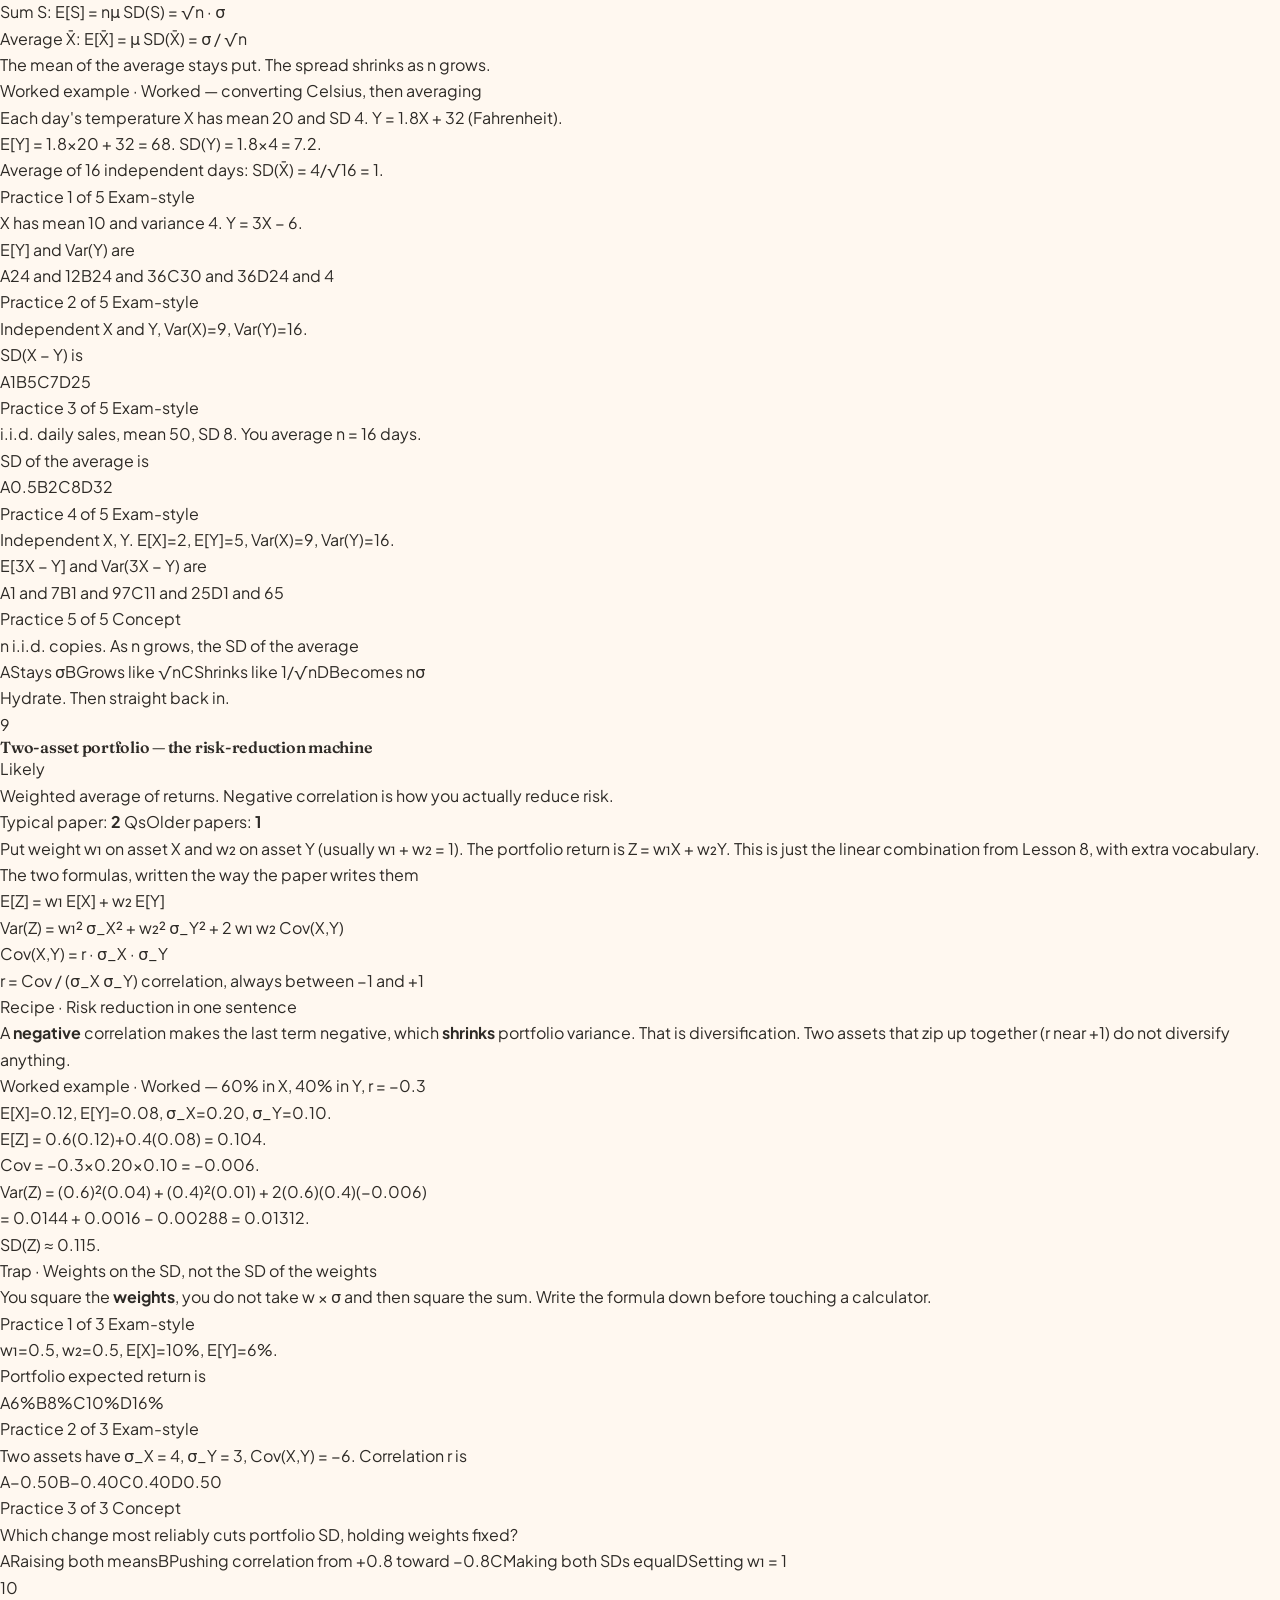
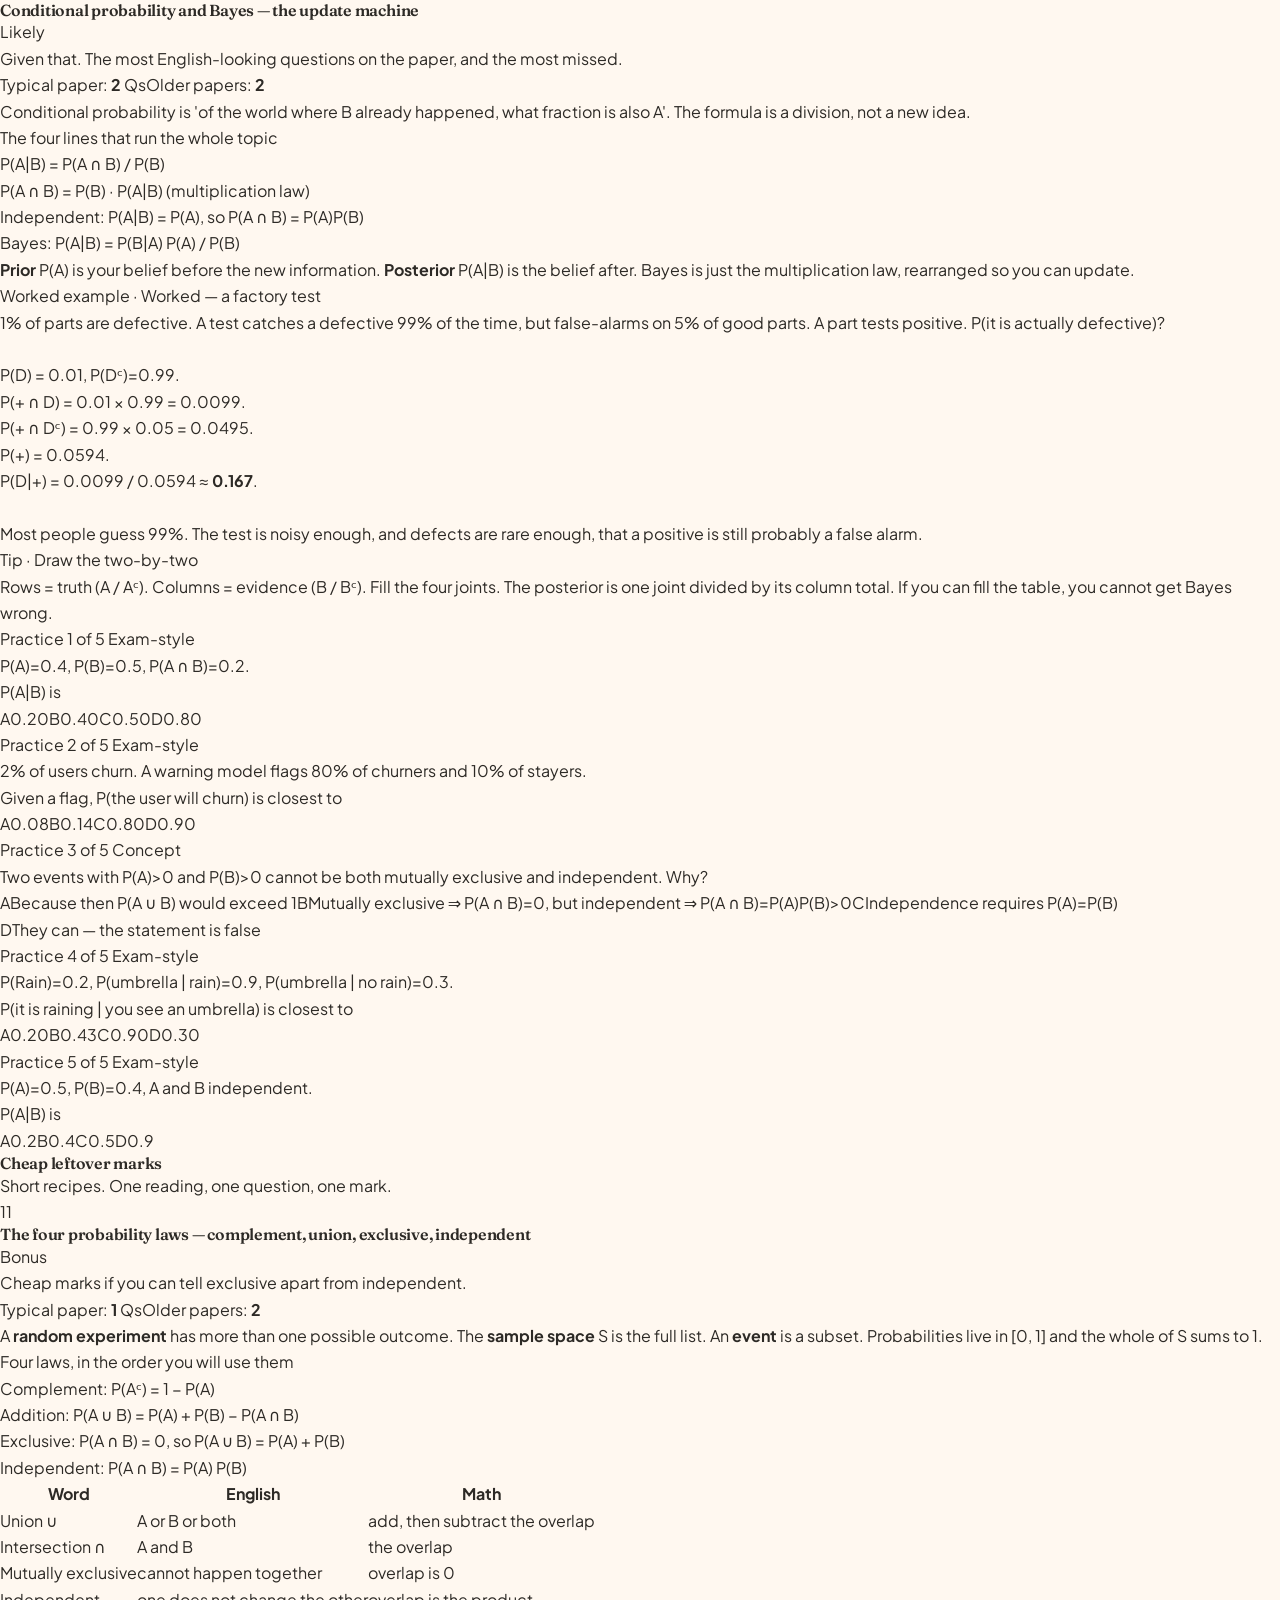
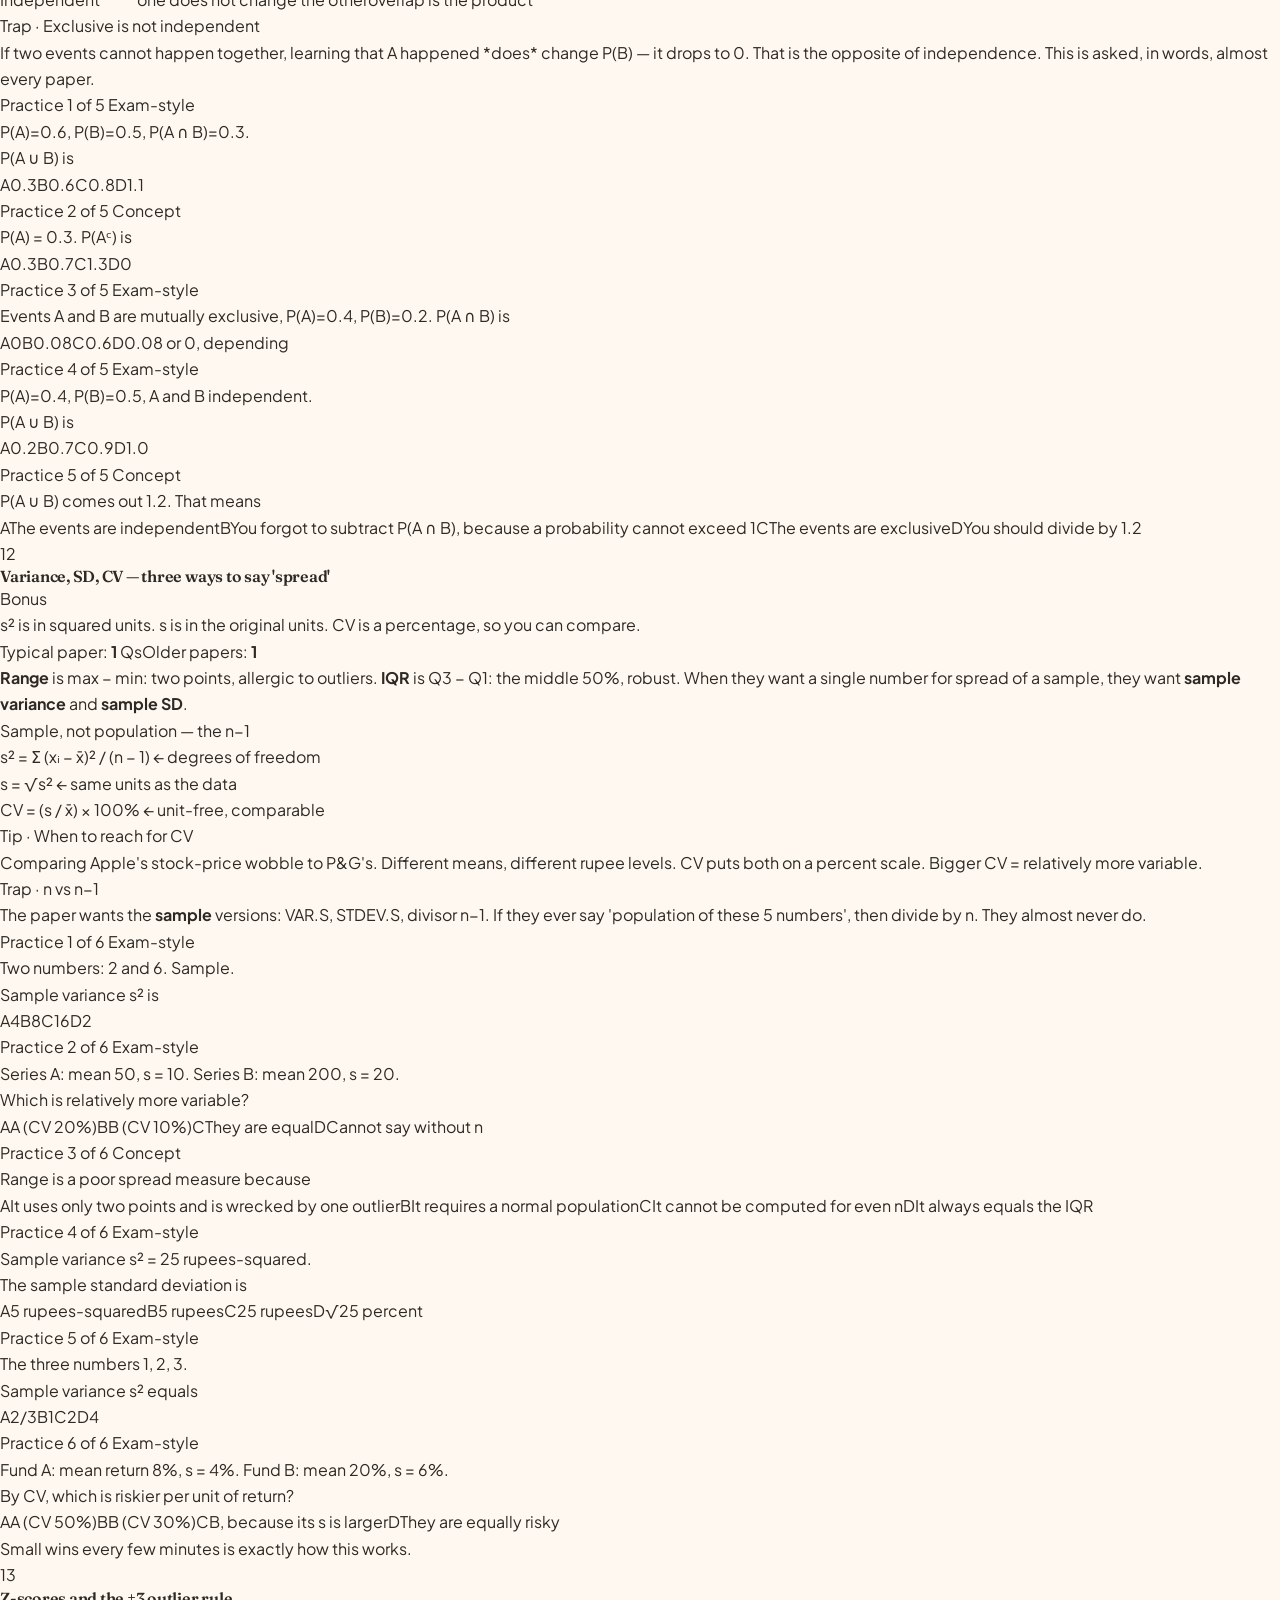
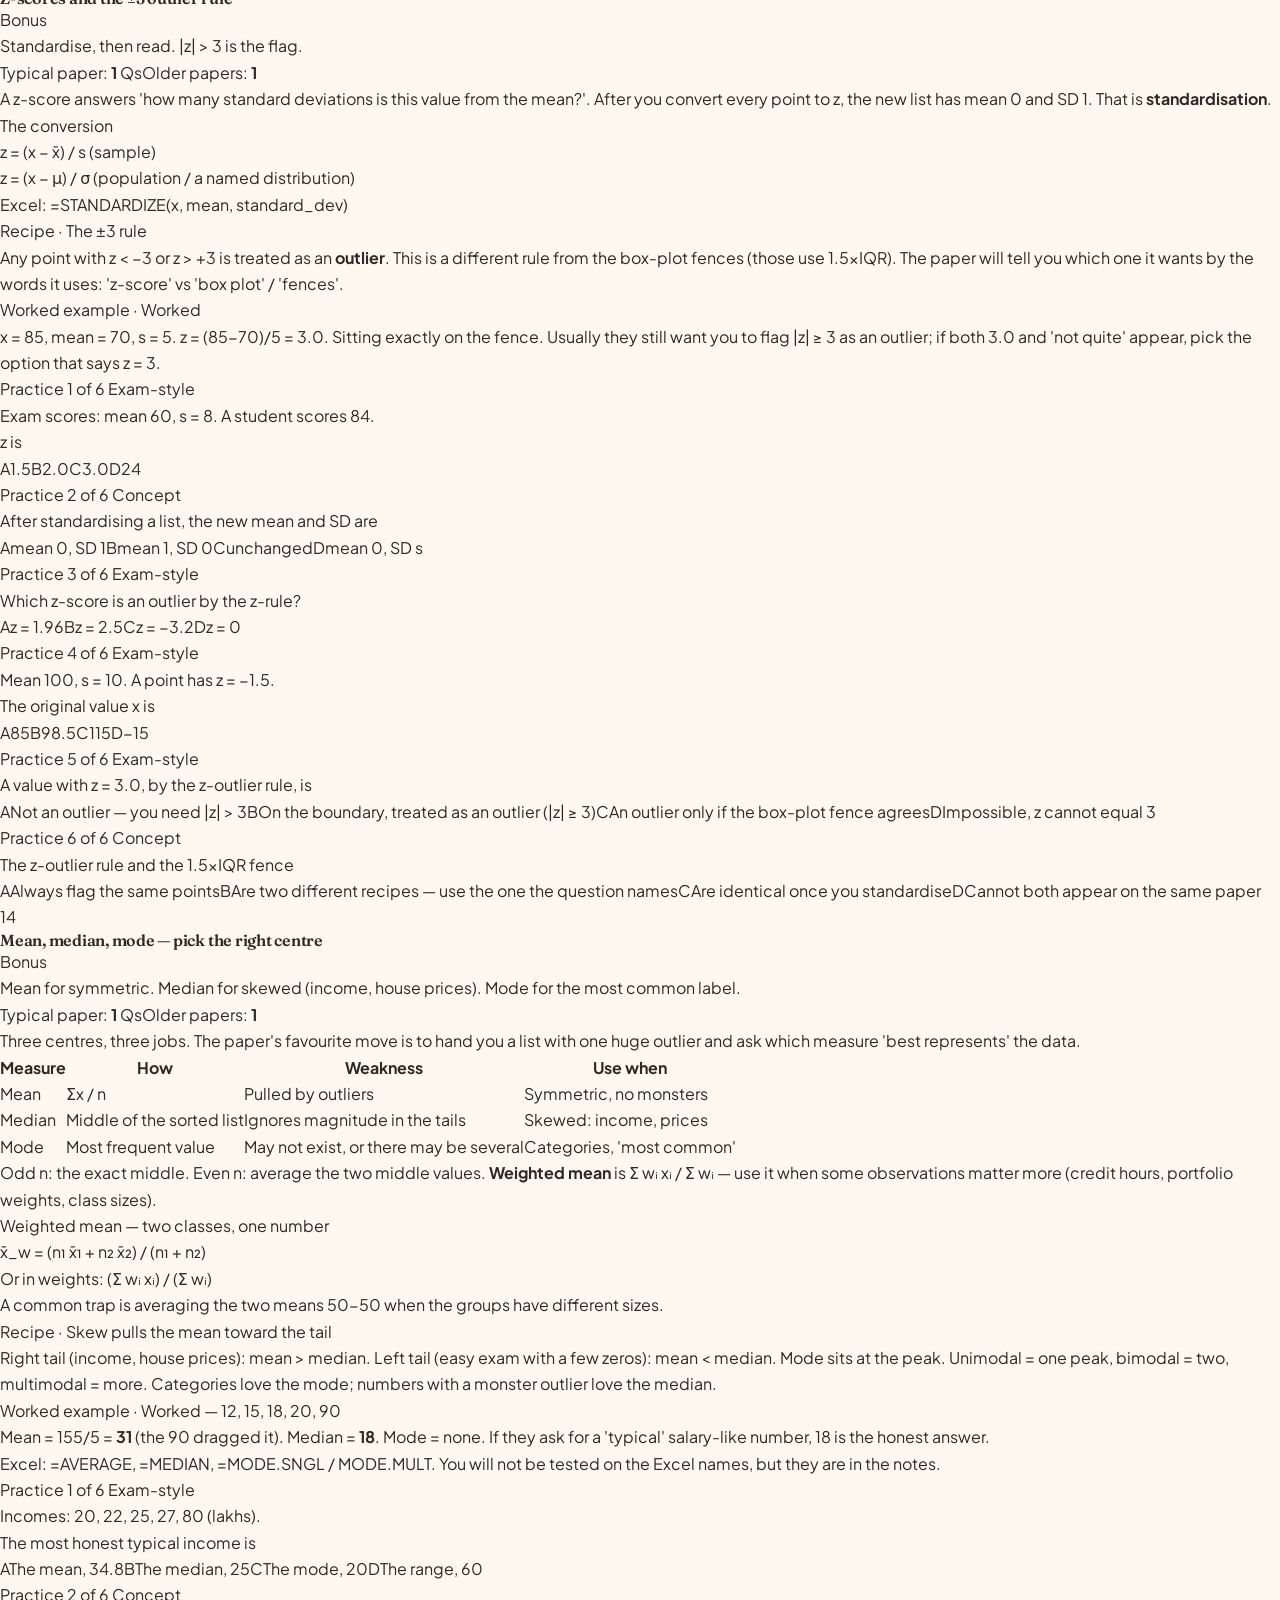
==== commit 33deb7bd: "Thicken Unit 1 and grow the drill bank Percentile interpolation is now a full recipe with a solver. " ====
--- a/docs/index.html
+++ b/docs/index.html
@@ -16,7 +16,7 @@
       rel="stylesheet"
       href="https://fonts.googleapis.com/css2?family=Fraunces:opsz,wght@9..144,400;9..144,500;9..144,600;9..144,700&family=Plus+Jakarta+Sans:ital,wght@0,400;0,500;0,600;0,700;0,800;1,400&family=JetBrains+Mono:wght@400;600&display=swap"
     />
-    <script type="module" crossorigin src="./assets/index-CN28RZt6.js"></script>
+    <script type="module" crossorigin src="./assets/index-_hg4vhv6.js"></script>
     <link rel="stylesheet" crossorigin href="./assets/index-B5NmPdRs.css">
   </head>
   <body>
